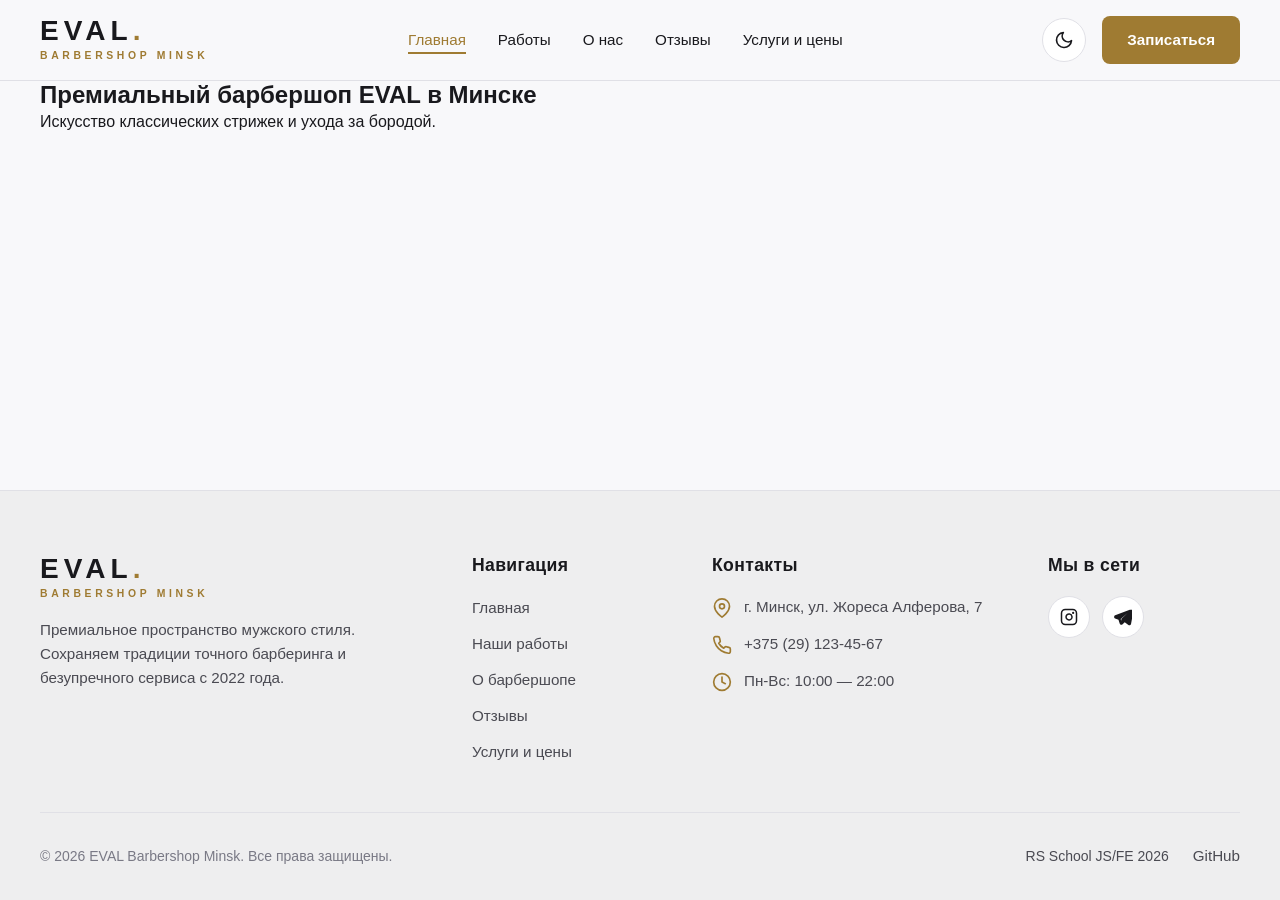
==== index.html @ 5bb139cf "feat: implement header and footer components with theme switcher" ====
﻿<!DOCTYPE html>
<html lang="ru" data-theme="dark">

<head>
  <meta charset="UTF-8">
  <meta name="viewport" content="width=device-width, initial-scale=1.0">
  <title>EVAL Barbershop — Премиальный мужской барбершоп в Минске</title>
  <meta name="description"
    content="Премиальный барбершоп EVAL в Минске. Мужские стрижки, моделирование бороды, королевское бритье и премиальный уход.">
  <link rel="icon" href="favicon.svg" type="image/svg+xml">
  <link rel="stylesheet" href="css/reset.css">
  <link rel="stylesheet" href="css/style.css">
  <script src="js/theme.js"></script>
</head>

<body>
  <header class="header">
    <div class="container header-container">
      <a href="index.html" class="logo" aria-label="Барбершоп EVAL Главная">
        <span class="logo-main">EVAL<span>.</span></span>
        <span class="logo-sub">Barbershop Minsk</span>
      </a>

      <nav class="nav" aria-label="Основная навигация">
        <ul class="nav-list">
          <li class="nav-item"><a href="index.html#hero" class="nav-link active">Главная</a></li>
          <li class="nav-item"><a href="index.html#showcase" class="nav-link">Работы</a></li>
          <li class="nav-item"><a href="index.html#about" class="nav-link">О нас</a></li>
          <li class="nav-item"><a href="index.html#reviews" class="nav-link">Отзывы</a></li>
          <li class="nav-item"><a href="catalog.html" class="nav-link">Услуги и цены</a></li>
        </ul>
      </nav>

      <div class="header-actions">
        <button class="theme-toggle" id="theme-toggle" type="button" aria-label="Включить светлую тему"
          aria-pressed="false">
          <!-- dark theme icon -->
          <svg class="theme-icon-sun" viewBox="0 0 24 24" fill="none" stroke="currentColor" stroke-width="2"
            stroke-linecap="round" stroke-linejoin="round" aria-hidden="true">
            <circle cx="12" cy="12" r="5"></circle>
            <line x1="12" y1="1" x2="12" y2="3"></line>
            <line x1="12" y1="21" x2="12" y2="23"></line>
            <line x1="4.22" y1="4.22" x2="5.64" y2="5.64"></line>
            <line x1="18.36" y1="18.36" x2="19.78" y2="19.78"></line>
            <line x1="1" y1="12" x2="3" y2="12"></line>
            <line x1="21" y1="12" x2="23" y2="12"></line>
            <line x1="4.22" y1="19.78" x2="5.64" y2="18.36"></line>
            <line x1="18.36" y1="5.64" x2="19.78" y2="4.22"></line>
          </svg>
          <!-- light theme icon -->
          <svg class="theme-icon-moon" viewBox="0 0 24 24" fill="none" stroke="currentColor" stroke-width="2"
            stroke-linecap="round" stroke-linejoin="round" aria-hidden="true">
            <path d="M21 12.79A9 9 0 1 1 11.21 3 7 7 0 0 0 21 12.79z"></path>
          </svg>
        </button>

        <a href="catalog.html" class="btn-primary">Записаться</a>

        <button class="burger-btn" type="button" aria-label="Открыть мобильное меню">
          <span class="burger-line"></span>
          <span class="burger-line"></span>
          <span class="burger-line"></span>
        </button>
      </div>
    </div>
  </header>

  <main id="main-content">
    <section id="hero" class="hero-section">
      <div class="container">
        <h1>Премиальный барбершоп EVAL в Минске</h1>
        <p>Искусство классических стрижек и ухода за бородой.</p>
      </div>
    </section>
  </main>

  <footer class="footer">
    <div class="container">
      <div class="footer-grid">
        <div class="footer-brand">
          <a href="index.html" class="logo" aria-label="Барбершоп EVAL Главная">
            <span class="logo-main">EVAL<span>.</span></span>
            <span class="logo-sub">Barbershop Minsk</span>
          </a>
          <p>Премиальное пространство мужского стиля. Сохраняем традиции точного барберинга и безупречного сервиса с
            2022 года.</p>
        </div>

        <div class="footer-nav">
          <h2 class="footer-title">Навигация</h2>
          <ul class="footer-links">
            <li><a href="index.html#hero" class="footer-link">Главная</a></li>
            <li><a href="index.html#showcase" class="footer-link">Наши работы</a></li>
            <li><a href="index.html#about" class="footer-link">О барбершопе</a></li>
            <li><a href="index.html#reviews" class="footer-link">Отзывы</a></li>
            <li><a href="catalog.html" class="footer-link">Услуги и цены</a></li>
          </ul>
        </div>

        <div class="footer-contacts">
          <h2 class="footer-title">Контакты</h2>
          <ul class="footer-contacts-list">
            <li class="contact-item">
              <svg class="contact-icon" viewBox="0 0 24 24" fill="none" stroke="currentColor" stroke-width="2"
                stroke-linecap="round" stroke-linejoin="round" aria-hidden="true">
                <path d="M21 10c0 7-9 13-9 13s-9-6-9-13a9 9 0 0 1 18 0z"></path>
                <circle cx="12" cy="10" r="3"></circle>
              </svg>
              <a href="https://yandex.by/maps/org/eval/52623739810/?ll=27.552534%2C53.861995&z=17.97" target="_blank"
                rel="noopener noreferrer" class="contact-link">г. Минск, ул. Жореса Алферова, 7</a>
            </li>
            <li class="contact-item">
              <svg class="contact-icon" viewBox="0 0 24 24" fill="none" stroke="currentColor" stroke-width="2"
                stroke-linecap="round" stroke-linejoin="round" aria-hidden="true">
                <path
                  d="M22 16.92v3a2 2 0 0 1-2.18 2 19.79 19.79 0 0 1-8.63-3.07 19.5 19.5 0 0 1-6-6 19.79 19.79 0 0 1-3.07-8.67A2 2 0 0 1 4.11 2h3a2 2 0 0 1 2 1.72 12.84 12.84 0 0 0 .7 2.81 2 2 0 0 1-.45 2.11L8.09 9.91a16 16 0 0 0 6 6l1.27-1.27a2 2 0 0 1 2.11-.45 12.84 12.84 0 0 0 2.81.7A2 2 0 0 1 22 16.92z">
                </path>
              </svg>
              <a href="tel:+375291234567" class="contact-link">+375 (29) 123-45-67</a>
            </li>
            <li class="contact-item">
              <svg class="contact-icon" viewBox="0 0 24 24" fill="none" stroke="currentColor" stroke-width="2"
                stroke-linecap="round" stroke-linejoin="round" aria-hidden="true">
                <circle cx="12" cy="12" r="10"></circle>
                <polyline points="12 6 12 12 16 14"></polyline>
              </svg>
              <span>Пн-Вс: 10:00 — 22:00</span>
            </li>
          </ul>
        </div>

        <div class="footer-social">
          <h2 class="footer-title">Мы в сети</h2>
          <div class="social-links">
            <a href="https://instagram.com/" target="_blank" rel="noopener noreferrer" class="social-btn"
              aria-label="Наш Instagram">
              <svg viewBox="0 0 24 24" aria-hidden="true">
                <rect x="2" y="2" width="20" height="20" rx="5" ry="5" fill="none" stroke="currentColor"
                  stroke-width="2"></rect>
                <path d="M16 11.37A4 4 0 1 1 12.63 8 4 4 0 0 1 16 11.37z" fill="none" stroke="currentColor"
                  stroke-width="2"></path>
                <circle cx="17.5" cy="6.5" r="1.5" fill="currentColor"></circle>
              </svg>
            </a>
            <a href="https://telegram.org" target="_blank" rel="noopener noreferrer" class="social-btn"
              aria-label="Наш Telegram">
              <svg viewBox="0 0 24 24" aria-hidden="true">
                <path
                  d="M21.198 2.433a2.242 2.242 0 0 0-1.022.215l-18.6 7.174a2.235 2.235 0 0 0-.102 4.148l4.475 1.547 1.764 5.378a2.245 2.245 0 0 0 3.738.746l2.846-2.613 4.887 3.593a2.242 2.242 0 0 0 3.518-1.29l3.078-16.516a2.242 2.242 0 0 0-2.432-2.384l-.15.006zm-3.08 4.364l-8.087 7.42-.39 2.766-.757-2.311 9.234-7.875z">
                </path>
              </svg>
            </a>
          </div>
        </div>
      </div>

      <div class="footer-bottom">
        <p>&copy; 2026 EVAL Barbershop Minsk. Все права защищены.</p>
        <div class="footer-bottom-links">
          <a href="https://rs.school/courses/javascript" target="_blank" rel="noopener noreferrer"
            class="footer-rs-link">
            <span>RS School JS/FE 2026</span>
          </a>
          <a href="https://github.com/rolling-scopes-school" target="_blank" rel="noopener noreferrer"
            class="footer-link">GitHub</a>
        </div>
      </div>
    </div>
  </footer>
</body>

</html>
---- css/style.css ----
﻿/* ==========================================================================
   CSS Custom Properties / Theme Tokens
   ========================================================================== */

:root,
:root[data-theme="dark"] {
  --bg-primary: #121212;
  --bg-secondary: #1a1a1a;
  --bg-surface: #222222;
  --bg-card: #1e1e1e;
  --bg-card-hover: #272727;
  --bg-tag: #2a2620;

  --text-primary: #f5f5f7;
  --text-secondary: #b3b3b3;
  --text-muted: #7e7e82;

  --accent-gold: #c5a059;
  --accent-gold-hover: #dfb86c;
  --accent-gold-light: rgba(197, 160, 89, 0.15);
  --accent-contrast: #121212;

  --border-color: #2e2e2e;
  --border-light: #3a3a3a;
  --border-accent: #c5a059;

  --shadow-card: 0 10px 30px rgba(0, 0, 0, 0.4);
  --shadow-hover: 0 15px 35px rgba(197, 160, 89, 0.2);

  --header-blur-bg: rgba(18, 18, 18, 0.88);
}

:root[data-theme="light"] {
  --bg-primary: #f8f8fa;
  --bg-secondary: #eeeeef;
  --bg-surface: #ffffff;
  --bg-card: #ffffff;
  --bg-card-hover: #f3f3f5;
  --bg-tag: #f4eee2;

  --text-primary: #19191d;
  --text-secondary: #4a4a52;
  --text-muted: #797985;

  --accent-gold: #9f7b32;
  --accent-gold-hover: #b89142;
  --accent-gold-light: rgba(159, 123, 50, 0.12);
  --accent-contrast: #ffffff;

  --border-color: #e0e0e6;
  --border-light: #ececee;
  --border-accent: #9f7b32;

  --shadow-card: 0 8px 24px rgba(0, 0, 0, 0.06);
  --shadow-hover: 0 14px 30px rgba(159, 123, 50, 0.15);

  --header-blur-bg: rgba(248, 248, 250, 0.9);
}

/* ==========================================================================
   Base & Typography
   ========================================================================== */

body {
  font-family: 'Inter', -apple-system, BlinkMacSystemFont, 'Segoe UI', Roboto, Helvetica, Arial, sans-serif;
  background-color: var(--bg-primary);
  color: var(--text-primary);
  transition: background-color 0.3s ease, color 0.3s ease;
  overflow-x: hidden;
  display: flex;
  flex-direction: column;
}

/* Layout container */
.container {
  width: 100%;
  max-width: 1440px;
  margin-left: auto;
  margin-right: auto;
  padding-left: 40px;
  padding-right: 40px;
}

@media (max-width: 768px) {
  .container {
    padding-left: 24px;
    padding-right: 24px;
  }
}

@media (max-width: 480px) {
  .container {
    padding-left: 16px;
    padding-right: 16px;
  }
}

/* Heading styles */
h1, h2, h3, h4, h5, h6 {
  font-weight: 700;
  line-height: 1.2;
  color: var(--text-primary);
}

.section-title {
  font-size: 2.25rem;
  text-align: center;
  margin-bottom: 12px;
  letter-spacing: -0.02em;
}

.section-subtitle {
  font-size: 1rem;
  color: var(--accent-gold);
  text-transform: uppercase;
  letter-spacing: 0.15em;
  font-weight: 600;
  text-align: center;
  margin-bottom: 8px;
}

.section-desc {
  font-size: 1.05rem;
  color: var(--text-secondary);
  text-align: center;
  max-width: 600px;
  margin: 0 auto 48px;
}

/* ==========================================================================
   Header Component
   ========================================================================== */

.header {
  position: sticky;
  top: 0;
  z-index: 1000;
  background-color: var(--header-blur-bg);
  backdrop-filter: blur(14px);
  -webkit-backdrop-filter: blur(14px);
  border-bottom: 1px solid var(--border-color);
  transition: background-color 0.3s ease, border-color 0.3s ease;
}

.header-container {
  display: flex;
  align-items: center;
  justify-content: space-between;
  height: 80px;
}

/* Logo */
.logo {
  display: inline-flex;
  flex-direction: column;
  text-decoration: none;
  group: logo;
}

.logo-main {
  font-size: 1.75rem;
  font-weight: 900;
  letter-spacing: 0.18em;
  color: var(--text-primary);
  line-height: 1;
  transition: color 0.25s ease;
}

.logo-main span {
  color: var(--accent-gold);
}

.logo-sub {
  font-size: 0.65rem;
  font-weight: 600;
  letter-spacing: 0.35em;
  color: var(--accent-gold);
  text-transform: uppercase;
  margin-top: 3px;
}

.logo:hover .logo-main {
  color: var(--accent-gold);
}

/* Desktop Navigation */
.nav {
  display: flex;
  align-items: center;
}

.nav-list {
  display: flex;
  align-items: center;
  gap: 32px;
}

.nav-link {
  font-size: 0.95rem;
  font-weight: 500;
  color: var(--text-primary);
  position: relative;
  padding: 6px 0;
  transition: color 0.25s ease;
}

.nav-link::after {
  content: "";
  position: absolute;
  bottom: 0;
  left: 0;
  width: 0;
  height: 2px;
  background-color: var(--accent-gold);
  transition: width 0.3s ease;
}

.nav-link:hover,
.nav-link.active {
  color: var(--accent-gold);
}

.nav-link:hover::after,
.nav-link.active::after {
  width: 100%;
}

/* Header Actions */
.header-actions {
  display: flex;
  align-items: center;
  gap: 16px;
}

/* Theme Toggle Button */
.theme-toggle {
  display: inline-flex;
  align-items: center;
  justify-content: center;
  width: 44px;
  height: 44px;
  border-radius: 50%;
  background-color: var(--bg-surface);
  border: 1px solid var(--border-color);
  color: var(--text-primary);
  transition: all 0.3s ease;
  position: relative;
}

.theme-toggle:hover {
  border-color: var(--accent-gold);
  color: var(--accent-gold);
  box-shadow: 0 0 12px var(--accent-gold-light);
  transform: translateY(-1px);
}

.theme-icon-sun,
.theme-icon-moon {
  width: 20px;
  height: 20px;
  transition: transform 0.3s ease, opacity 0.3s ease;
}

/* By default dark: show sun icon to allow switching to light */
:root[data-theme="dark"] .theme-icon-moon {
  display: none;
}
:root[data-theme="dark"] .theme-icon-sun {
  display: block;
}

/* When light: show moon icon to allow switching to dark */
:root[data-theme="light"] .theme-icon-sun {
  display: none;
}
:root[data-theme="light"] .theme-icon-moon {
  display: block;
}

/* Primary Button */
.btn-primary {
  display: inline-flex;
  align-items: center;
  justify-content: center;
  gap: 8px;
  background: var(--accent-gold);
  color: var(--accent-contrast);
  font-weight: 600;
  font-size: 0.95rem;
  padding: 12px 24px;
  border-radius: 8px;
  transition: all 0.25s ease;
  border: 1px solid transparent;
}

.btn-primary:hover {
  background: var(--accent-gold-hover);
  box-shadow: 0 4px 16px var(--accent-gold-light);
  transform: translateY(-2px);
}

.btn-outline {
  display: inline-flex;
  align-items: center;
  justify-content: center;
  gap: 8px;
  background: transparent;
  color: var(--accent-gold);
  font-weight: 600;
  font-size: 0.95rem;
  padding: 12px 24px;
  border-radius: 8px;
  border: 1px solid var(--accent-gold);
  transition: all 0.25s ease;
}

.btn-outline:hover {
  background: var(--accent-gold-light);
  color: var(--accent-gold-hover);
  border-color: var(--accent-gold-hover);
  transform: translateY(-2px);
}

/* Burger Button */
.burger-btn {
  display: none;
  flex-direction: column;
  justify-content: space-around;
  width: 44px;
  height: 44px;
  padding: 11px 9px;
  border-radius: 8px;
  background-color: var(--bg-surface);
  border: 1px solid var(--border-color);
  transition: border-color 0.25s ease;
}

.burger-line {
  width: 100%;
  height: 2px;
  background-color: var(--text-primary);
  border-radius: 2px;
  transition: background-color 0.25s ease;
}

.burger-btn:hover {
  border-color: var(--accent-gold);
}

.burger-btn:hover .burger-line {
  background-color: var(--accent-gold);
}

/* ==========================================================================
   Footer Component
   ========================================================================== */

.footer {
  background-color: var(--bg-secondary);
  border-top: 1px solid var(--border-color);
  padding-top: 64px;
  padding-bottom: 32px;
  margin-top: auto;
  transition: background-color 0.3s ease, border-color 0.3s ease;
}

.footer-grid {
  display: grid;
  grid-template-columns: 2fr 1fr 1.5fr 1fr;
  gap: 48px;
  margin-bottom: 48px;
}

.footer-brand p {
  color: var(--text-secondary);
  font-size: 0.95rem;
  line-height: 1.6;
  margin-top: 16px;
  max-width: 320px;
}

.footer-title {
  font-size: 1.1rem;
  font-weight: 700;
  margin-bottom: 20px;
  color: var(--text-primary);
  letter-spacing: 0.02em;
}

.footer-links {
  display: flex;
  flex-direction: column;
  gap: 12px;
}

.footer-link {
  color: var(--text-secondary);
  font-size: 0.95rem;
  transition: color 0.25s ease, transform 0.25s ease;
  display: inline-block;
}

.footer-link:hover {
  color: var(--accent-gold);
  transform: translateX(4px);
}

.footer-contacts-list {
  display: flex;
  flex-direction: column;
  gap: 14px;
}

.contact-item {
  display: flex;
  align-items: flex-start;
  gap: 12px;
  color: var(--text-secondary);
  font-size: 0.95rem;
}

.contact-icon {
  width: 20px;
  height: 20px;
  flex-shrink: 0;
  color: var(--accent-gold);
  margin-top: 2px;
}

.contact-link {
  color: var(--text-secondary);
  transition: color 0.25s ease;
}

.contact-link:hover {
  color: var(--accent-gold);
}

/* Social links */
.social-links {
  display: flex;
  gap: 12px;
}

.social-btn {
  display: inline-flex;
  align-items: center;
  justify-content: center;
  width: 42px;
  height: 42px;
  border-radius: 50%;
  background-color: var(--bg-surface);
  border: 1px solid var(--border-color);
  color: var(--text-primary);
  transition: all 0.25s ease;
}

.social-btn svg {
  width: 18px;
  height: 18px;
  fill: currentColor;
}

.social-btn:hover {
  background-color: var(--accent-gold);
  border-color: var(--accent-gold);
  color: var(--accent-contrast);
  transform: translateY(-3px);
  box-shadow: 0 4px 12px var(--accent-gold-light);
}

/* Footer Bottom Bar */
.footer-bottom {
  padding-top: 32px;
  border-top: 1px solid var(--border-color);
  display: flex;
  align-items: center;
  justify-content: space-between;
  flex-wrap: wrap;
  gap: 16px;
  font-size: 0.875rem;
  color: var(--text-muted);
}

.footer-bottom-links {
  display: flex;
  align-items: center;
  gap: 24px;
}

.footer-rs-link {
  display: inline-flex;
  align-items: center;
  gap: 8px;
  color: var(--text-secondary);
  font-weight: 500;
  transition: color 0.25s ease;
}

.footer-rs-link:hover {
  color: var(--accent-gold);
}
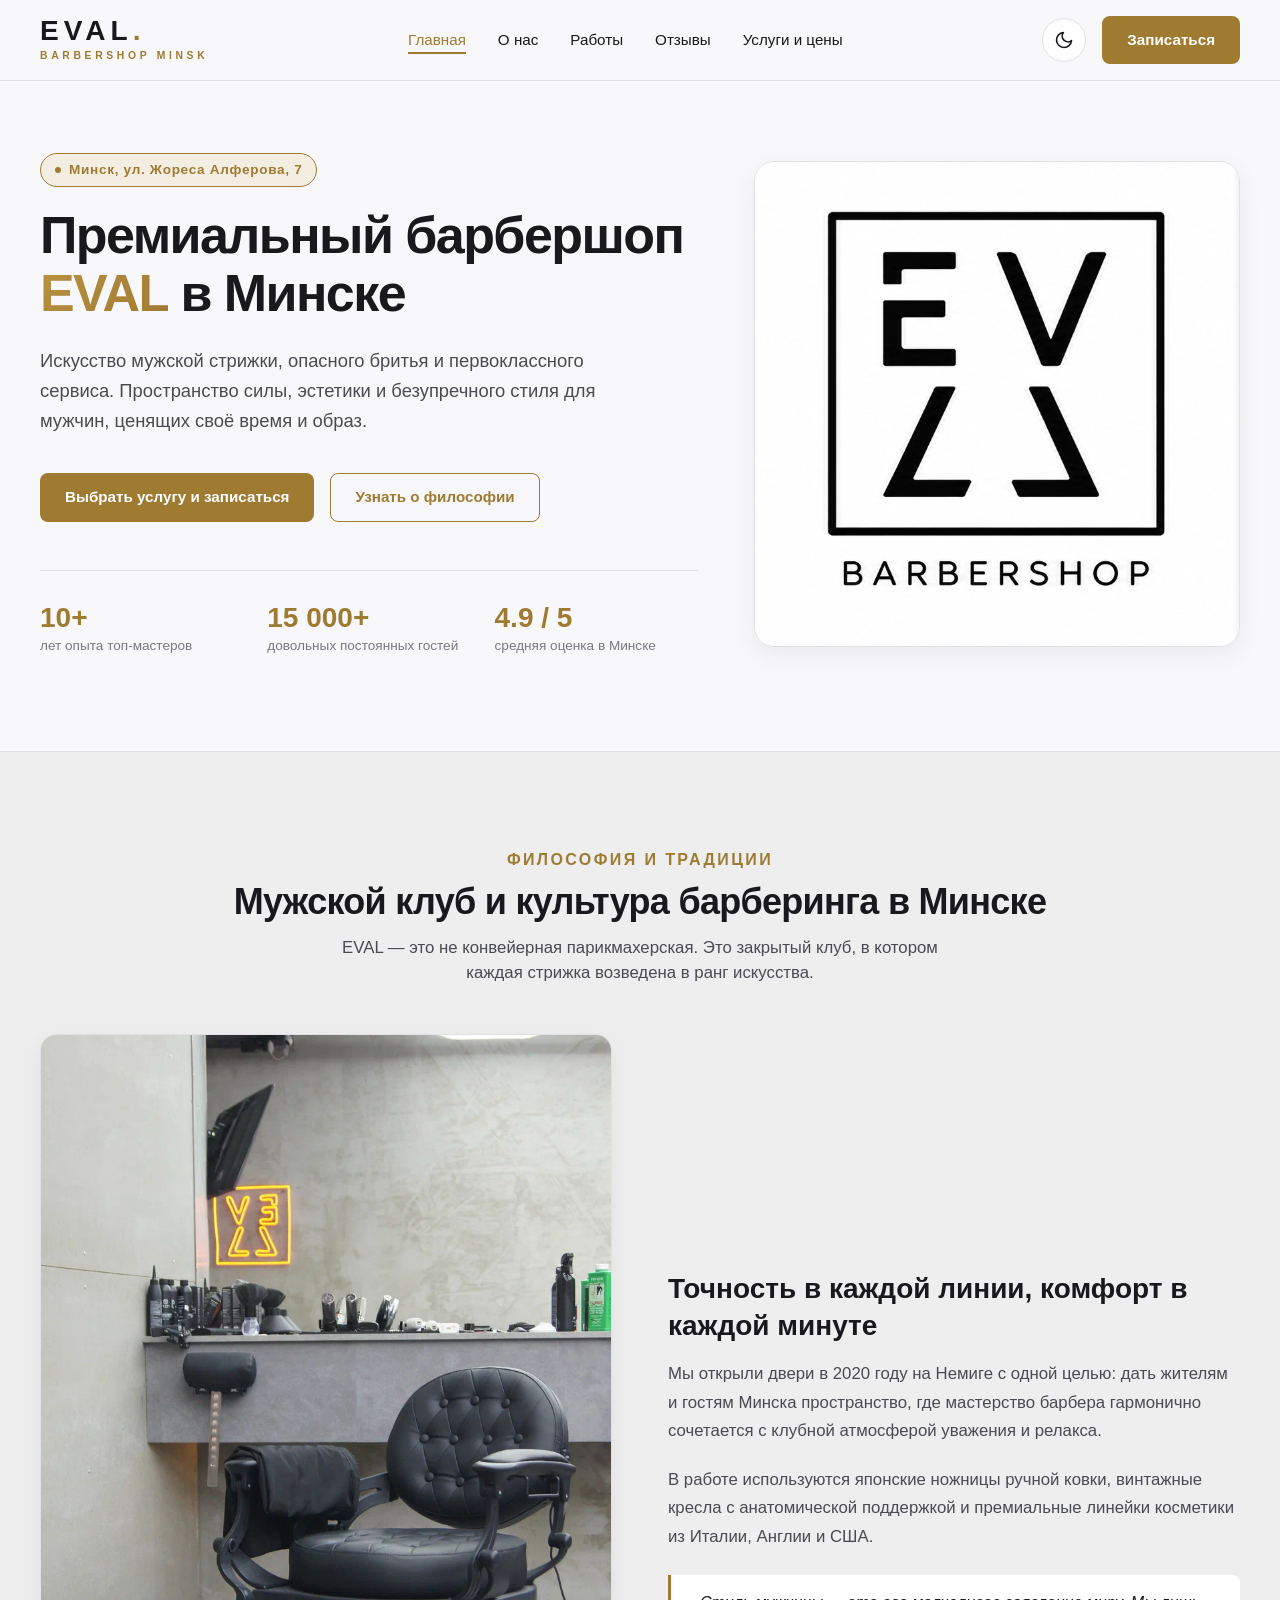
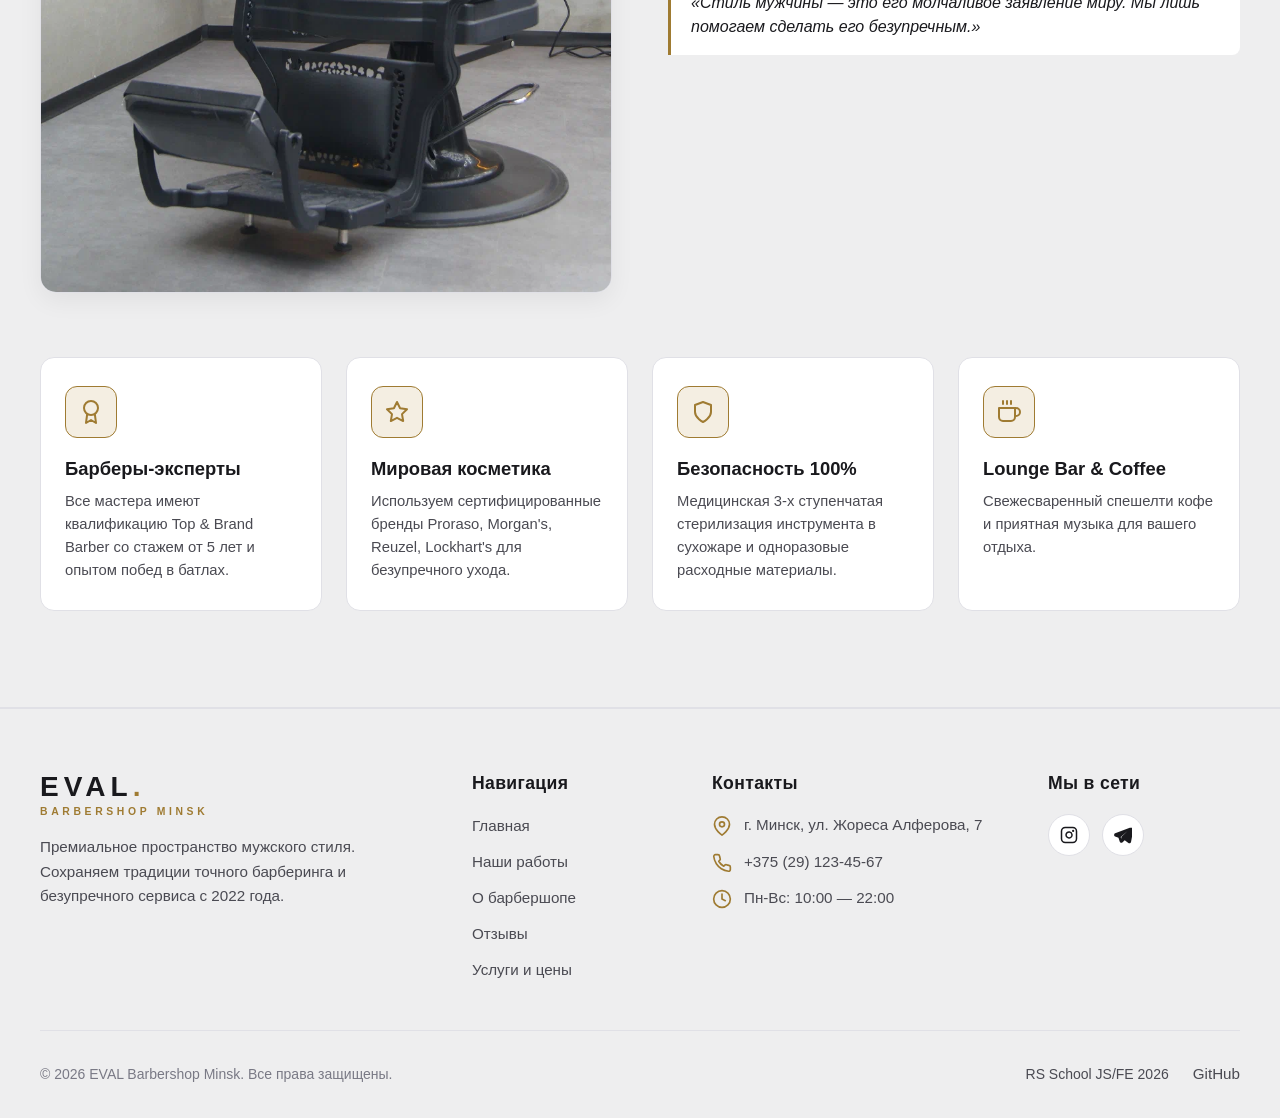
==== commit 571afbfb: "feat: add hero and about sections to main page" ====
--- a/index.html
+++ b/index.html
@@ -24,8 +24,8 @@
       <nav class="nav" aria-label="Основная навигация">
         <ul class="nav-list">
           <li class="nav-item"><a href="index.html#hero" class="nav-link active">Главная</a></li>
+          <li class="nav-item"><a href="index.html#about" class="nav-link">О нас</a></li>
           <li class="nav-item"><a href="index.html#showcase" class="nav-link">Работы</a></li>
-          <li class="nav-item"><a href="index.html#about" class="nav-link">О нас</a></li>
           <li class="nav-item"><a href="index.html#reviews" class="nav-link">Отзывы</a></li>
           <li class="nav-item"><a href="catalog.html" class="nav-link">Услуги и цены</a></li>
         </ul>
@@ -67,9 +67,128 @@
 
   <main id="main-content">
     <section id="hero" class="hero-section">
+      <div class="container hero-grid">
+        <div class="hero-content">
+          <div class="hero-tag">Минск, ул. Жореса Алферова, 7</div>
+          <h1 class="hero-title">Премиальный барбершоп <span>EVAL</span> в Минске</h1>
+          <p class="hero-desc">
+            Искусство мужской стрижки, опасного бритья и первоклассного сервиса. Пространство силы, эстетики и
+            безупречного стиля для мужчин, ценящих своё время и образ.
+          </p>
+          <div class="hero-actions">
+            <a href="catalog.html" class="btn-primary">Выбрать услугу и записаться</a>
+            <a href="#about" class="btn-outline">Узнать о философии</a>
+          </div>
+          <div class="hero-stats">
+            <div class="stat-item">
+              <span class="stat-value">10+</span>
+              <span class="stat-label">лет опыта топ-мастеров</span>
+            </div>
+            <div class="stat-item">
+              <span class="stat-value">15 000+</span>
+              <span class="stat-label">довольных постоянных гостей</span>
+            </div>
+            <div class="stat-item">
+              <span class="stat-value">4.9 / 5</span>
+              <span class="stat-label">средняя оценка в Минске</span>
+            </div>
+          </div>
+        </div>
+
+        <div class="hero-media">
+          <img class="emblem-img emblem-img--dark" src="assets/images/eval_barbershop_dark.webp"
+            alt="Фирменный герб и геральдика барбершопа EVAL Минск" width="553" height="553">
+          <img class="emblem-img emblem-img--light" src="assets/images/eval_barbershop_light.webp"
+            alt="Фирменный герб и геральдика барбершопа EVAL Минск" width="553" height="553">
+        </div>
+      </div>
+    </section>
+
+    <section id="about" class="about-section">
       <div class="container">
-        <h1>Премиальный барбершоп EVAL в Минске</h1>
-        <p>Искусство классических стрижек и ухода за бородой.</p>
+        <p class="section-subtitle">Философия и традиции</p>
+        <h2 class="section-title">Мужской клуб и культура барберинга в Минске</h2>
+        <p class="section-desc">
+          EVAL — это не конвейерная парикмахерская. Это закрытый клуб, в котором каждая стрижка возведена в ранг
+          искусства.
+        </p>
+
+        <div class="about-layout">
+          <div class="about-media">
+            <img src="assets/images/barbershop.webp" alt="Интерьер и рабочие места барберов в EVAL Barbershop"
+              width="650" height="980">
+          </div>
+          <div class="about-info">
+            <h3>Точность в каждой линии, комфорт в каждой минуте</h3>
+            <p class="about-text">
+              Мы открыли двери в 2020 году на Немиге с одной целью: дать жителям и гостям Минска пространство, где
+              мастерство барбера гармонично сочетается с клубной атмосферой уважения и релакса.
+            </p>
+            <p class="about-text">
+              В работе используются японские ножницы ручной ковки, винтажные кресла с анатомической поддержкой и
+              премиальные линейки косметики из Италии, Англии и США.
+            </p>
+            <blockquote class="about-quote">
+              «Стиль мужчины — это его молчаливое заявление миру. Мы лишь помогаем сделать его безупречным.»
+            </blockquote>
+          </div>
+        </div>
+
+        <div class="features-grid">
+          <div class="feature-card">
+            <div class="feature-icon-wrapper">
+              <svg viewBox="0 0 24 24" fill="none" stroke="currentColor" stroke-width="2" stroke-linecap="round"
+                stroke-linejoin="round" aria-hidden="true">
+                <circle cx="12" cy="8" r="7"></circle>
+                <polyline points="8.21 13.89 7 23 12 20 17 23 15.79 13.88"></polyline>
+              </svg>
+            </div>
+            <h3 class="feature-title">Барберы-эксперты</h3>
+            <p class="feature-text">Все мастера имеют квалификацию Top &amp; Brand Barber со стажем от 5 лет и опытом
+              побед в батлах.</p>
+          </div>
+
+          <div class="feature-card">
+            <div class="feature-icon-wrapper">
+              <svg viewBox="0 0 24 24" fill="none" stroke="currentColor" stroke-width="2" stroke-linecap="round"
+                stroke-linejoin="round" aria-hidden="true">
+                <path d="M12 2l3.09 6.26L22 9.27l-5 4.87 1.18 6.88L12 17.77l-6.18 3.25L7 14.14 2 9.27l6.91-1.01L12 2z">
+                </path>
+              </svg>
+            </div>
+            <h3 class="feature-title">Мировая косметика</h3>
+            <p class="feature-text">Используем сертифицированные бренды Proraso, Morgan's, Reuzel, Lockhart's для
+              безупречного ухода.</p>
+          </div>
+
+          <div class="feature-card">
+            <div class="feature-icon-wrapper">
+              <svg viewBox="0 0 24 24" fill="none" stroke="currentColor" stroke-width="2" stroke-linecap="round"
+                stroke-linejoin="round" aria-hidden="true">
+                <path d="M12 22s8-4 8-10V5l-8-3-8 3v7c0 6 8 10 8 10z"></path>
+              </svg>
+            </div>
+            <h3 class="feature-title">Безопасность 100%</h3>
+            <p class="feature-text">Медицинская 3-х ступенчатая стерилизация инструмента в сухожаре и одноразовые
+              расходные материалы.</p>
+          </div>
+
+          <div class="feature-card">
+            <div class="feature-icon-wrapper">
+              <svg viewBox="0 0 24 24" fill="none" stroke="currentColor" stroke-width="2" stroke-linecap="round"
+                stroke-linejoin="round" aria-hidden="true">
+                <path d="M18 8h1a4 4 0 0 1 0 8h-1"></path>
+                <path d="M2 8h16v9a4 4 0 0 1-4 4H6a4 4 0 0 1-4-4V8z"></path>
+                <line x1="6" y1="1" x2="6" y2="4"></line>
+                <line x1="10" y1="1" x2="10" y2="4"></line>
+                <line x1="14" y1="1" x2="14" y2="4"></line>
+              </svg>
+            </div>
+            <h3 class="feature-title">Lounge Bar &amp; Coffee</h3>
+            <p class="feature-text">Свежесваренный спешелти кофе и приятная музыка для вашего
+              отдыха.</p>
+          </div>
+        </div>
       </div>
     </section>
   </main>
--- a/css/style.css
+++ b/css/style.css
@@ -96,7 +96,12 @@
 }
 
 /* Heading styles */
-h1, h2, h3, h4, h5, h6 {
+h1,
+h2,
+h3,
+h4,
+h5,
+h6 {
   font-weight: 700;
   line-height: 1.2;
   color: var(--text-primary);
@@ -261,18 +266,18 @@
   transition: transform 0.3s ease, opacity 0.3s ease;
 }
 
-/* By default dark: show sun icon to allow switching to light */
 :root[data-theme="dark"] .theme-icon-moon {
   display: none;
 }
+
 :root[data-theme="dark"] .theme-icon-sun {
   display: block;
 }
 
-/* When light: show moon icon to allow switching to dark */
 :root[data-theme="light"] .theme-icon-sun {
   display: none;
 }
+
 :root[data-theme="light"] .theme-icon-moon {
   display: block;
 }
@@ -351,10 +356,6 @@
   background-color: var(--accent-gold);
 }
 
-/* ==========================================================================
-   Footer Component
-   ========================================================================== */
-
 .footer {
   background-color: var(--bg-secondary);
   border-top: 1px solid var(--border-color);
@@ -436,7 +437,6 @@
   color: var(--accent-gold);
 }
 
-/* Social links */
 .social-links {
   display: flex;
   gap: 12px;
@@ -469,7 +469,6 @@
   box-shadow: 0 4px 12px var(--accent-gold-light);
 }
 
-/* Footer Bottom Bar */
 .footer-bottom {
   padding-top: 32px;
   border-top: 1px solid var(--border-color);
@@ -500,3 +499,241 @@
 .footer-rs-link:hover {
   color: var(--accent-gold);
 }
+
+.hero-section {
+  padding-top: 72px;
+  padding-bottom: 96px;
+  position: relative;
+  overflow: hidden;
+}
+
+.hero-grid {
+  display: grid;
+  grid-template-columns: 1.15fr 0.85fr;
+  align-items: center;
+  gap: 56px;
+}
+
+.hero-tag {
+  display: inline-flex;
+  align-items: center;
+  gap: 8px;
+  padding: 6px 14px;
+  background-color: var(--bg-tag);
+  border: 1px solid var(--border-accent);
+  border-radius: 20px;
+  font-size: 0.85rem;
+  font-weight: 600;
+  color: var(--accent-gold);
+  letter-spacing: 0.05em;
+  margin-bottom: 20px;
+}
+
+.hero-tag::before {
+  content: "";
+  display: inline-block;
+  width: 6px;
+  height: 6px;
+  border-radius: 50%;
+  background-color: var(--accent-gold);
+}
+
+.hero-title {
+  font-size: 3.25rem;
+  font-weight: 900;
+  line-height: 1.1;
+  letter-spacing: -0.03em;
+  margin-bottom: 24px;
+}
+
+.hero-title span {
+  color: var(--accent-gold);
+  background: linear-gradient(135deg, var(--accent-gold-hover), var(--accent-gold));
+  -webkit-background-clip: text;
+  -webkit-text-fill-color: transparent;
+}
+
+.hero-desc {
+  font-size: 1.15rem;
+  line-height: 1.65;
+  color: var(--text-secondary);
+  margin-bottom: 36px;
+  max-width: 580px;
+}
+
+.hero-actions {
+  display: flex;
+  align-items: center;
+  gap: 16px;
+  flex-wrap: wrap;
+  margin-bottom: 48px;
+}
+
+.hero-stats {
+  display: grid;
+  grid-template-columns: repeat(3, 1fr);
+  gap: 24px;
+  padding-top: 32px;
+  border-top: 1px solid var(--border-color);
+}
+
+.stat-item {
+  display: flex;
+  flex-direction: column;
+}
+
+.stat-value {
+  font-size: 1.75rem;
+  font-weight: 800;
+  color: var(--accent-gold);
+  line-height: 1.1;
+  margin-bottom: 4px;
+}
+
+.stat-label {
+  font-size: 0.85rem;
+  color: var(--text-muted);
+  line-height: 1.3;
+}
+
+.hero-media {
+  position: relative;
+  border-radius: 20px;
+  overflow: hidden;
+  box-shadow: var(--shadow-card);
+  border: 1px solid var(--border-color);
+  transition: transform 0.3s ease, box-shadow 0.3s ease;
+}
+
+.hero-media:hover {
+  transform: translateY(-4px);
+  box-shadow: var(--shadow-hover);
+}
+
+.hero-media img {
+  width: 100%;
+  height: auto;
+  object-fit: cover;
+}
+
+:root[data-theme="dark"] .emblem-img--light {
+  display: none;
+}
+
+:root[data-theme="dark"] .emblem-img--dark {
+  display: block;
+}
+
+[data-theme="light"] .emblem-img--dark {
+  display: none;
+}
+
+[data-theme="light"] .emblem-img--light {
+  display: block;
+}
+
+.about-section {
+  padding-top: 96px;
+  padding-bottom: 96px;
+  background-color: var(--bg-secondary);
+  border-top: 1px solid var(--border-color);
+  border-bottom: 1px solid var(--border-color);
+  transition: background-color 0.3s ease, border-color 0.3s ease;
+}
+
+.about-layout {
+  display: grid;
+  grid-template-columns: 1fr 1fr;
+  gap: 56px;
+  align-items: center;
+  margin-bottom: 64px;
+}
+
+.about-media {
+  border-radius: 16px;
+  overflow: hidden;
+  border: 1px solid var(--border-color);
+  box-shadow: var(--shadow-card);
+}
+
+.about-media img {
+  width: 100%;
+  height: auto;
+  object-fit: cover;
+}
+
+.about-info h3 {
+  font-size: 1.75rem;
+  margin-bottom: 16px;
+  line-height: 1.3;
+}
+
+.about-text {
+  font-size: 1.05rem;
+  line-height: 1.7;
+  color: var(--text-secondary);
+  margin-bottom: 20px;
+}
+
+.about-quote {
+  padding: 16px 20px;
+  border-left: 3px solid var(--accent-gold);
+  background-color: var(--bg-surface);
+  border-radius: 0 8px 8px 0;
+  font-style: italic;
+  color: var(--text-primary);
+  margin-top: 24px;
+}
+
+.features-grid {
+  display: grid;
+  grid-template-columns: repeat(4, 1fr);
+  gap: 24px;
+}
+
+.feature-card {
+  background-color: var(--bg-card);
+  padding: 28px 24px;
+  border-radius: 14px;
+  border: 1px solid var(--border-color);
+  transition: all 0.3s ease;
+  display: flex;
+  flex-direction: column;
+}
+
+.feature-card:hover {
+  transform: translateY(-4px);
+  border-color: var(--accent-gold);
+  box-shadow: var(--shadow-hover);
+}
+
+.feature-icon-wrapper {
+  width: 52px;
+  height: 52px;
+  border-radius: 12px;
+  background-color: var(--bg-tag);
+  border: 1px solid var(--border-accent);
+  display: flex;
+  align-items: center;
+  justify-content: center;
+  color: var(--accent-gold);
+  margin-bottom: 20px;
+}
+
+.feature-icon-wrapper svg {
+  width: 24px;
+  height: 24px;
+}
+
+.feature-title {
+  font-size: 1.15rem;
+  font-weight: 700;
+  margin-bottom: 10px;
+  color: var(--text-primary);
+}
+
+.feature-text {
+  font-size: 0.925rem;
+  color: var(--text-secondary);
+  line-height: 1.55;
+}
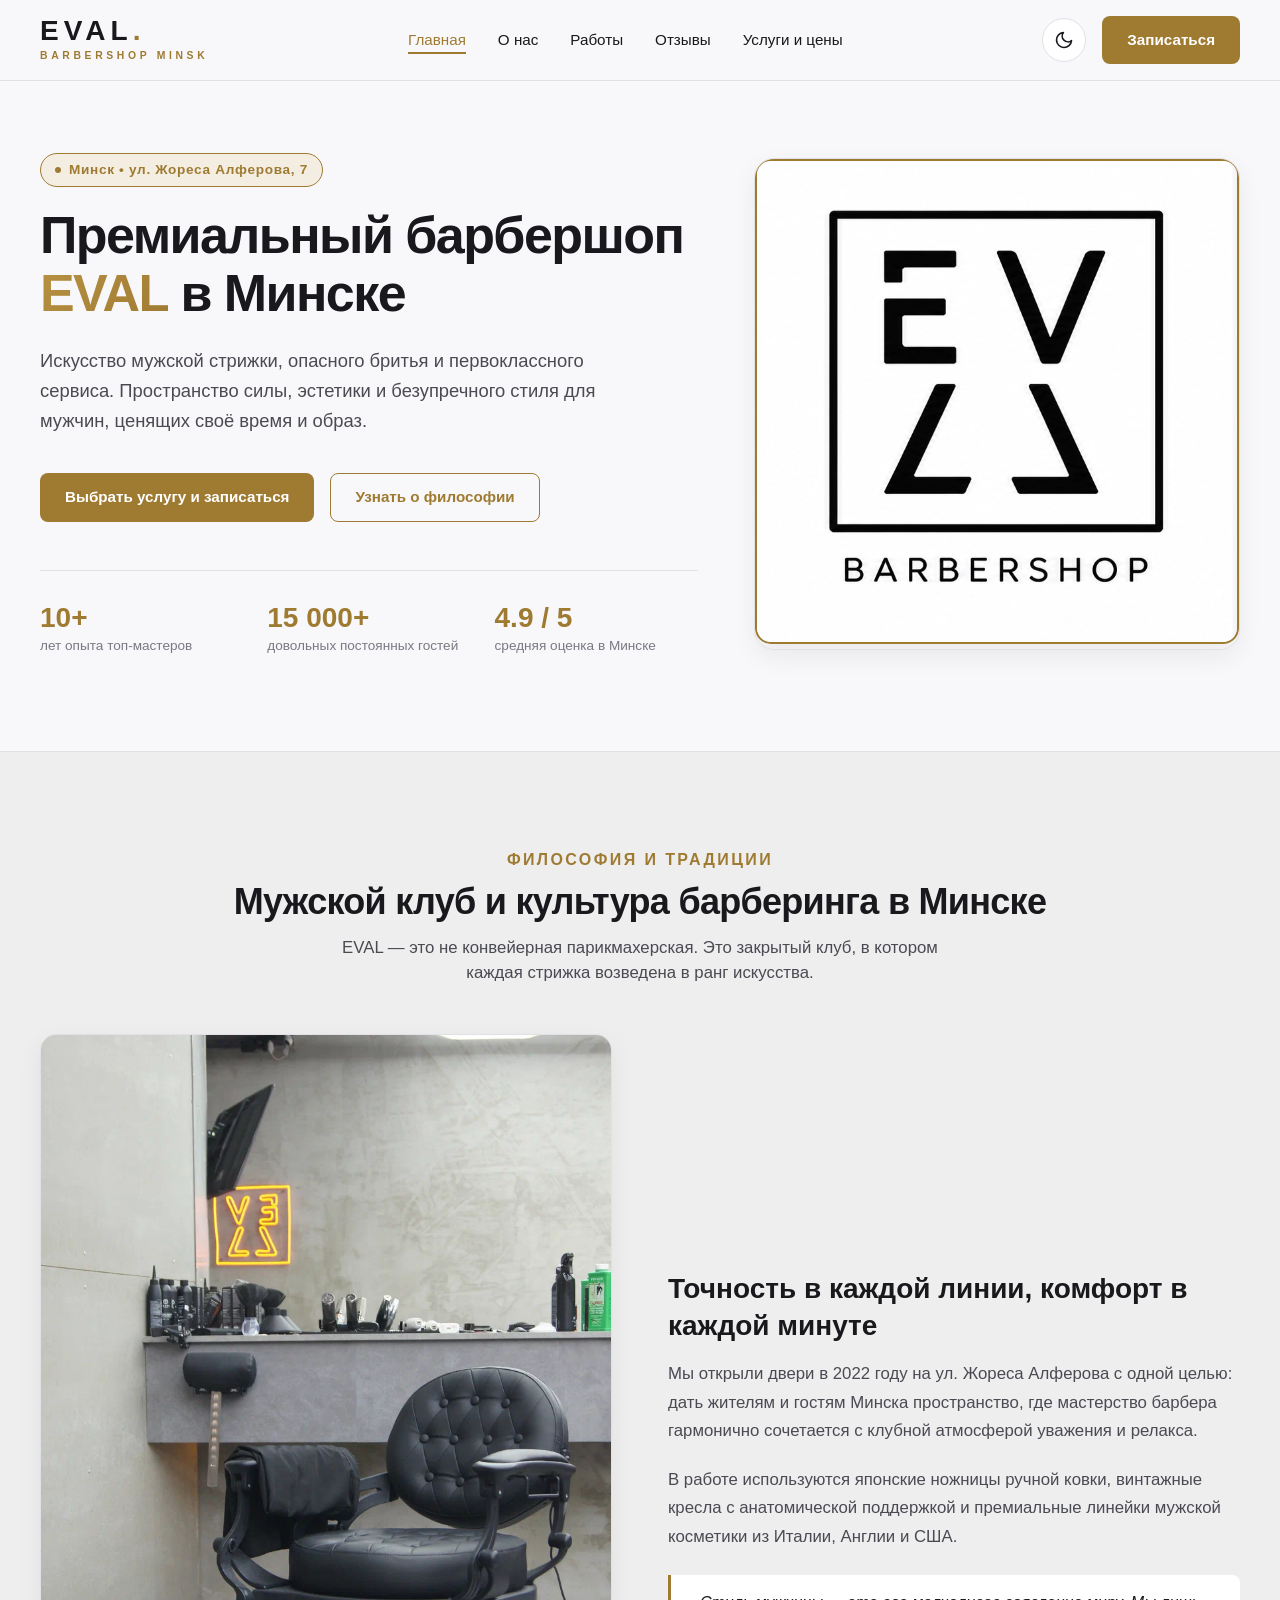
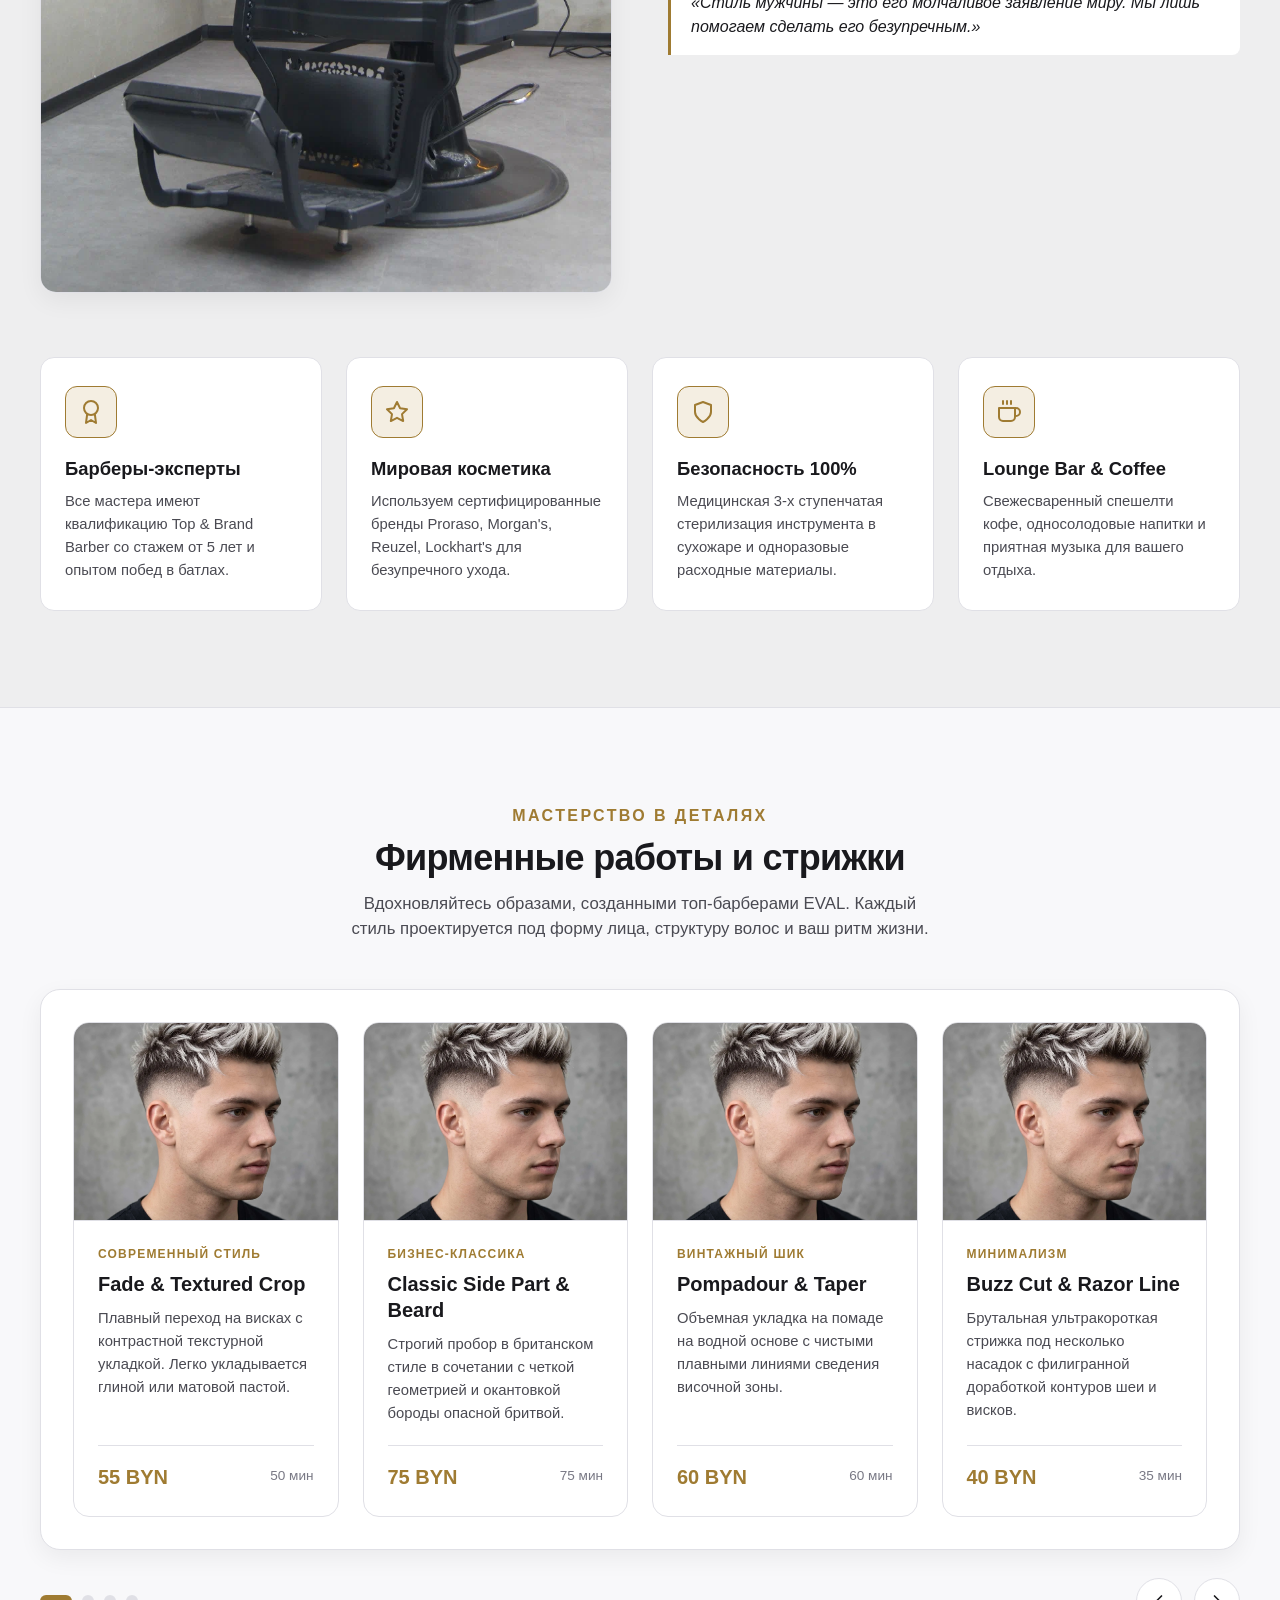
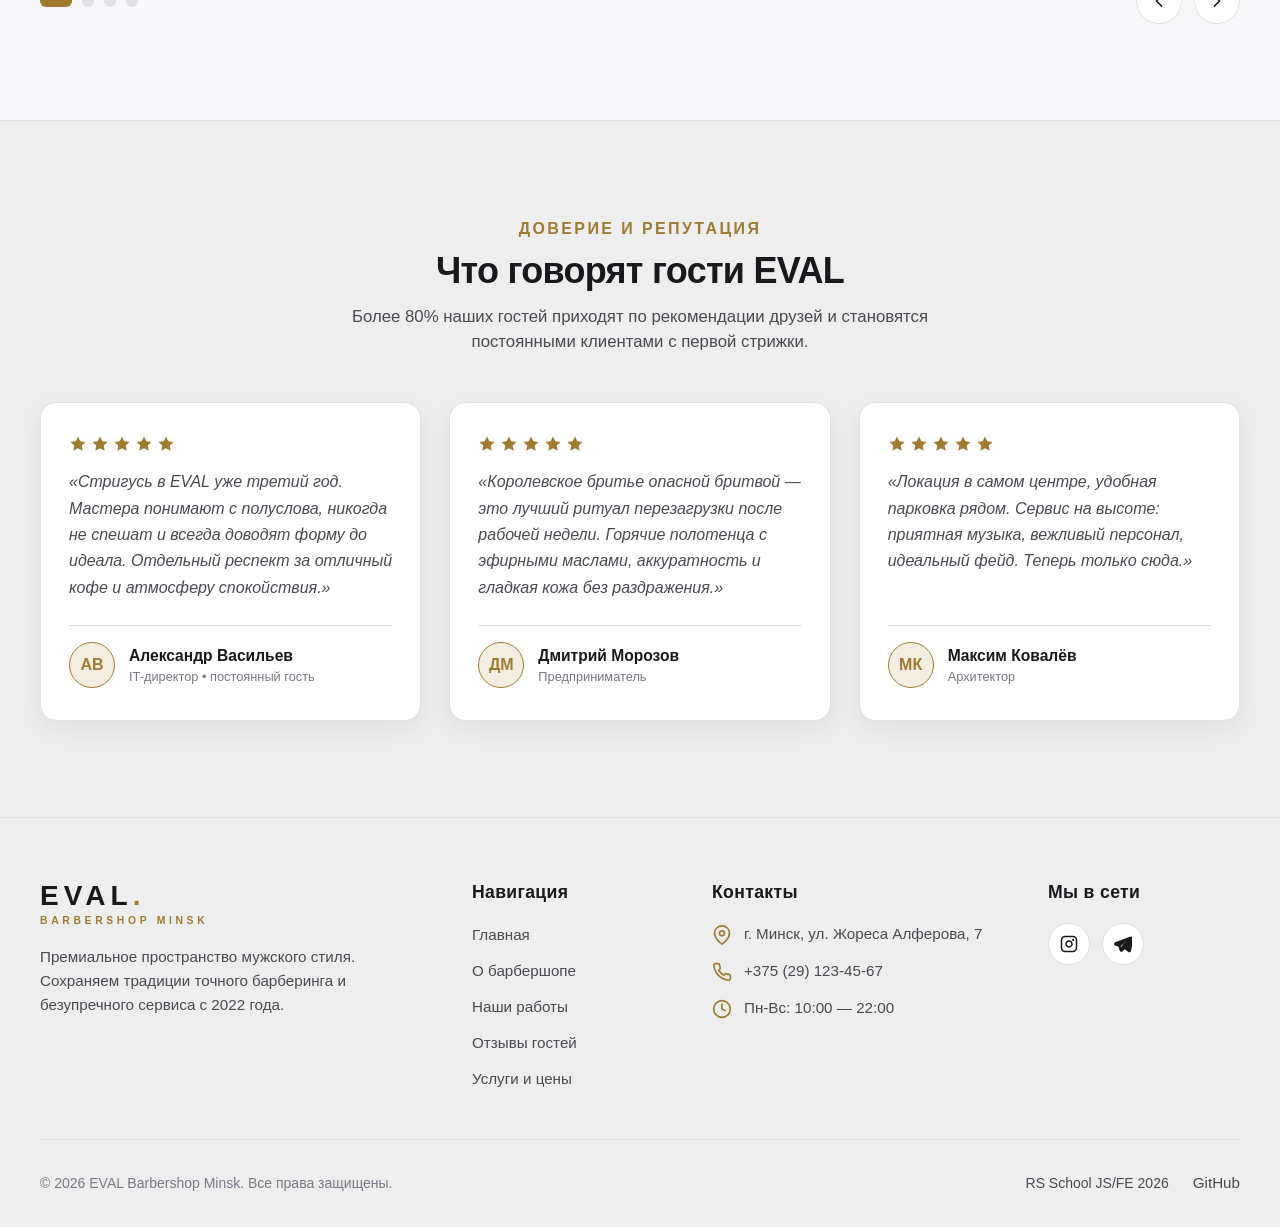
==== commit 6852024e: "feat: add showcase slider and testimonials sections to main page" ====
--- a/index.html
+++ b/index.html
@@ -14,6 +14,7 @@
 </head>
 
 <body>
+
   <header class="header">
     <div class="container header-container">
       <a href="index.html" class="logo" aria-label="Барбершоп EVAL Главная">
@@ -34,7 +35,7 @@
       <div class="header-actions">
         <button class="theme-toggle" id="theme-toggle" type="button" aria-label="Включить светлую тему"
           aria-pressed="false">
-          <!-- dark theme icon -->
+
           <svg class="theme-icon-sun" viewBox="0 0 24 24" fill="none" stroke="currentColor" stroke-width="2"
             stroke-linecap="round" stroke-linejoin="round" aria-hidden="true">
             <circle cx="12" cy="12" r="5"></circle>
@@ -47,7 +48,7 @@
             <line x1="4.22" y1="19.78" x2="5.64" y2="18.36"></line>
             <line x1="18.36" y1="5.64" x2="19.78" y2="4.22"></line>
           </svg>
-          <!-- light theme icon -->
+
           <svg class="theme-icon-moon" viewBox="0 0 24 24" fill="none" stroke="currentColor" stroke-width="2"
             stroke-linecap="round" stroke-linejoin="round" aria-hidden="true">
             <path d="M21 12.79A9 9 0 1 1 11.21 3 7 7 0 0 0 21 12.79z"></path>
@@ -65,11 +66,13 @@
     </div>
   </header>
 
+
   <main id="main-content">
+
     <section id="hero" class="hero-section">
       <div class="container hero-grid">
         <div class="hero-content">
-          <div class="hero-tag">Минск, ул. Жореса Алферова, 7</div>
+          <div class="hero-tag">Минск • ул. Жореса Алферова, 7</div>
           <h1 class="hero-title">Премиальный барбершоп <span>EVAL</span> в Минске</h1>
           <p class="hero-desc">
             Искусство мужской стрижки, опасного бритья и первоклассного сервиса. Пространство силы, эстетики и
@@ -96,13 +99,17 @@
         </div>
 
         <div class="hero-media">
-          <img class="emblem-img emblem-img--dark" src="assets/images/eval_barbershop_dark.webp"
-            alt="Фирменный герб и геральдика барбершопа EVAL Минск" width="553" height="553">
-          <img class="emblem-img emblem-img--light" src="assets/images/eval_barbershop_light.webp"
-            alt="Фирменный герб и геральдика барбершопа EVAL Минск" width="553" height="553">
+          <div class="brand-badge">
+            <img src="assets/images/eval_barbershop_dark.webp" alt="Фирменный знак EVAL Barbershop Minsk (темная тема)"
+              class="theme-img-dark" width="600" height="600">
+            <img src="assets/images/eval_barbershop_light.webp"
+              alt="Фирменный знак EVAL Barbershop Minsk (светлая тема)" class="theme-img-light" width="600"
+              height="600">
+          </div>
         </div>
       </div>
     </section>
+
 
     <section id="about" class="about-section">
       <div class="container">
@@ -115,24 +122,26 @@
 
         <div class="about-layout">
           <div class="about-media">
-            <img src="assets/images/barbershop.webp" alt="Интерьер и рабочие места барберов в EVAL Barbershop"
-              width="650" height="980">
+            <img src="assets/images/barbershop.webp"
+              alt="Интерьер, рабочее кресло и фирменный неон EVAL Barbershop на ул. Жореса Алферова" width="700"
+              height="1050">
           </div>
           <div class="about-info">
             <h3>Точность в каждой линии, комфорт в каждой минуте</h3>
             <p class="about-text">
-              Мы открыли двери в 2020 году на Немиге с одной целью: дать жителям и гостям Минска пространство, где
-              мастерство барбера гармонично сочетается с клубной атмосферой уважения и релакса.
+              Мы открыли двери в 2022 году на ул. Жореса Алферова с одной целью: дать жителям и гостям Минска
+              пространство, где мастерство барбера гармонично сочетается с клубной атмосферой уважения и релакса.
             </p>
             <p class="about-text">
               В работе используются японские ножницы ручной ковки, винтажные кресла с анатомической поддержкой и
-              премиальные линейки косметики из Италии, Англии и США.
+              премиальные линейки мужской косметики из Италии, Англии и США.
             </p>
             <blockquote class="about-quote">
               «Стиль мужчины — это его молчаливое заявление миру. Мы лишь помогаем сделать его безупречным.»
             </blockquote>
           </div>
         </div>
+
 
         <div class="features-grid">
           <div class="feature-card">
@@ -185,13 +194,268 @@
               </svg>
             </div>
             <h3 class="feature-title">Lounge Bar &amp; Coffee</h3>
-            <p class="feature-text">Свежесваренный спешелти кофе и приятная музыка для вашего
+            <p class="feature-text">Свежесваренный спешелти кофе, односолодовые напитки и приятная музыка для вашего
               отдыха.</p>
           </div>
+        </div>
+      </div>
+    </section>
+
+
+    <section id="showcase" class="showcase-section">
+      <div class="container">
+        <p class="section-subtitle">Мастерство в деталях</p>
+        <h2 class="section-title">Фирменные работы и стрижки</h2>
+        <p class="section-desc">
+          Вдохновляйтесь образами, созданными топ-барберами EVAL. Каждый стиль проектируется под форму лица, структуру
+          волос и ваш ритм жизни.
+        </p>
+
+        <div class="slider-container">
+          <div class="slider-track-wrapper">
+            <div class="slider-track">
+
+              <article class="slide-card">
+                <div class="slide-image-wrapper">
+                  <img src="assets/images/1782313920379-yydb0a.webp" alt="Мужская стрижка Fade и текстурный Crop"
+                    width="600" height="450">
+                </div>
+                <div class="slide-body">
+                  <span class="slide-category">Современный стиль</span>
+                  <h3 class="slide-title">Fade &amp; Textured Crop</h3>
+                  <p class="slide-desc">Плавный переход на висках с контрастной текстурной укладкой. Легко укладывается
+                    глиной или матовой пастой.</p>
+                  <div class="slide-footer">
+                    <span class="slide-price">55 BYN</span>
+                    <span class="slide-duration">50 мин</span>
+                  </div>
+                </div>
+              </article>
+
+
+              <article class="slide-card">
+                <div class="slide-image-wrapper">
+                  <img src="assets/images/1782313920379-yydb0a.webp"
+                    alt="Классическая стрижка Side Part с моделированием бороды" width="600" height="450">
+                </div>
+                <div class="slide-body">
+                  <span class="slide-category">Бизнес-классика</span>
+                  <h3 class="slide-title">Classic Side Part &amp; Beard</h3>
+                  <p class="slide-desc">Строгий пробор в британском стиле в сочетании с четкой геометрией и окантовкой
+                    бороды опасной бритвой.</p>
+                  <div class="slide-footer">
+                    <span class="slide-price">75 BYN</span>
+                    <span class="slide-duration">75 мин</span>
+                  </div>
+                </div>
+              </article>
+
+
+              <article class="slide-card">
+                <div class="slide-image-wrapper">
+                  <img src="assets/images/1782313920379-yydb0a.webp" alt="Мужская стрижка Pompadour и мягкий Taper Fade"
+                    width="600" height="450">
+                </div>
+                <div class="slide-body">
+                  <span class="slide-category">Винтажный шик</span>
+                  <h3 class="slide-title">Pompadour &amp; Taper</h3>
+                  <p class="slide-desc">Объемная укладка на помаде на водной основе с чистыми плавными линиями сведения
+                    височной зоны.</p>
+                  <div class="slide-footer">
+                    <span class="slide-price">60 BYN</span>
+                    <span class="slide-duration">60 мин</span>
+                  </div>
+                </div>
+              </article>
+
+
+              <article class="slide-card">
+                <div class="slide-image-wrapper">
+                  <img src="assets/images/1782313920379-yydb0a.webp"
+                    alt="Ультракороткая стрижка Buzz Cut и бритье контуров" width="600" height="450">
+                </div>
+                <div class="slide-body">
+                  <span class="slide-category">Минимализм</span>
+                  <h3 class="slide-title">Buzz Cut &amp; Razor Line</h3>
+                  <p class="slide-desc">Брутальная ультракороткая стрижка под несколько насадок с филигранной доработкой
+                    контуров шеи и висков.</p>
+                  <div class="slide-footer">
+                    <span class="slide-price">40 BYN</span>
+                    <span class="slide-duration">35 мин</span>
+                  </div>
+                </div>
+              </article>
+            </div>
+          </div>
+
+
+          <div class="slider-controls">
+            <div class="slider-dots" aria-label="Индикаторы слайдов">
+              <span class="slider-dot active" aria-current="true"></span>
+              <span class="slider-dot"></span>
+              <span class="slider-dot"></span>
+              <span class="slider-dot"></span>
+            </div>
+
+            <div class="slider-arrows">
+              <button class="slider-arrow prev" type="button" aria-label="Предыдущий слайд">
+                <svg viewBox="0 0 24 24" fill="none" stroke="currentColor" stroke-width="2" stroke-linecap="round"
+                  stroke-linejoin="round" aria-hidden="true">
+                  <polyline points="15 18 9 12 15 6"></polyline>
+                </svg>
+              </button>
+              <button class="slider-arrow next" type="button" aria-label="Следующий слайд">
+                <svg viewBox="0 0 24 24" fill="none" stroke="currentColor" stroke-width="2" stroke-linecap="round"
+                  stroke-linejoin="round" aria-hidden="true">
+                  <polyline points="9 18 15 12 9 6"></polyline>
+                </svg>
+              </button>
+            </div>
+          </div>
+        </div>
+      </div>
+    </section>
+
+
+    <section id="reviews" class="reviews-section">
+      <div class="container">
+        <p class="section-subtitle">Доверие и репутация</p>
+        <h2 class="section-title">Что говорят гости EVAL</h2>
+        <p class="section-desc">
+          Более 80% наших гостей приходят по рекомендации друзей и становятся постоянными клиентами с первой стрижки.
+        </p>
+
+        <div class="reviews-grid">
+
+          <article class="review-card">
+            <div class="review-stars" aria-label="Оценка 5 из 5">
+              <svg viewBox="0 0 24 24" aria-hidden="true">
+                <polygon
+                  points="12 2 15.09 8.26 22 9.27 17 14.14 18.18 21.02 12 17.77 5.82 21.02 7 14.14 2 9.27 8.91 8.26 12 2">
+                </polygon>
+              </svg>
+              <svg viewBox="0 0 24 24" aria-hidden="true">
+                <polygon
+                  points="12 2 15.09 8.26 22 9.27 17 14.14 18.18 21.02 12 17.77 5.82 21.02 7 14.14 2 9.27 8.91 8.26 12 2">
+                </polygon>
+              </svg>
+              <svg viewBox="0 0 24 24" aria-hidden="true">
+                <polygon
+                  points="12 2 15.09 8.26 22 9.27 17 14.14 18.18 21.02 12 17.77 5.82 21.02 7 14.14 2 9.27 8.91 8.26 12 2">
+                </polygon>
+              </svg>
+              <svg viewBox="0 0 24 24" aria-hidden="true">
+                <polygon
+                  points="12 2 15.09 8.26 22 9.27 17 14.14 18.18 21.02 12 17.77 5.82 21.02 7 14.14 2 9.27 8.91 8.26 12 2">
+                </polygon>
+              </svg>
+              <svg viewBox="0 0 24 24" aria-hidden="true">
+                <polygon
+                  points="12 2 15.09 8.26 22 9.27 17 14.14 18.18 21.02 12 17.77 5.82 21.02 7 14.14 2 9.27 8.91 8.26 12 2">
+                </polygon>
+              </svg>
+            </div>
+            <blockquote class="review-quote">
+              «Стригусь в EVAL уже третий год. Мастера понимают с полуслова, никогда не спешат и всегда доводят форму до
+              идеала. Отдельный респект за отличный кофе и атмосферу спокойствия.»
+            </blockquote>
+            <div class="review-author">
+              <div class="review-avatar">АВ</div>
+              <div class="review-meta">
+                <span class="review-name">Александр Васильев</span>
+                <span class="review-visit">IT-директор • постоянный гость</span>
+              </div>
+            </div>
+          </article>
+
+
+          <article class="review-card">
+            <div class="review-stars" aria-label="Оценка 5 из 5">
+              <svg viewBox="0 0 24 24" aria-hidden="true">
+                <polygon
+                  points="12 2 15.09 8.26 22 9.27 17 14.14 18.18 21.02 12 17.77 5.82 21.02 7 14.14 2 9.27 8.91 8.26 12 2">
+                </polygon>
+              </svg>
+              <svg viewBox="0 0 24 24" aria-hidden="true">
+                <polygon
+                  points="12 2 15.09 8.26 22 9.27 17 14.14 18.18 21.02 12 17.77 5.82 21.02 7 14.14 2 9.27 8.91 8.26 12 2">
+                </polygon>
+              </svg>
+              <svg viewBox="0 0 24 24" aria-hidden="true">
+                <polygon
+                  points="12 2 15.09 8.26 22 9.27 17 14.14 18.18 21.02 12 17.77 5.82 21.02 7 14.14 2 9.27 8.91 8.26 12 2">
+                </polygon>
+              </svg>
+              <svg viewBox="0 0 24 24" aria-hidden="true">
+                <polygon
+                  points="12 2 15.09 8.26 22 9.27 17 14.14 18.18 21.02 12 17.77 5.82 21.02 7 14.14 2 9.27 8.91 8.26 12 2">
+                </polygon>
+              </svg>
+              <svg viewBox="0 0 24 24" aria-hidden="true">
+                <polygon
+                  points="12 2 15.09 8.26 22 9.27 17 14.14 18.18 21.02 12 17.77 5.82 21.02 7 14.14 2 9.27 8.91 8.26 12 2">
+                </polygon>
+              </svg>
+            </div>
+            <blockquote class="review-quote">
+              «Королевское бритье опасной бритвой — это лучший ритуал перезагрузки после рабочей недели. Горячие
+              полотенца с эфирными маслами, аккуратность и гладкая кожа без раздражения.»
+            </blockquote>
+            <div class="review-author">
+              <div class="review-avatar">ДМ</div>
+              <div class="review-meta">
+                <span class="review-name">Дмитрий Морозов</span>
+                <span class="review-visit">Предприниматель</span>
+              </div>
+            </div>
+          </article>
+
+
+          <article class="review-card">
+            <div class="review-stars" aria-label="Оценка 5 из 5">
+              <svg viewBox="0 0 24 24" aria-hidden="true">
+                <polygon
+                  points="12 2 15.09 8.26 22 9.27 17 14.14 18.18 21.02 12 17.77 5.82 21.02 7 14.14 2 9.27 8.91 8.26 12 2">
+                </polygon>
+              </svg>
+              <svg viewBox="0 0 24 24" aria-hidden="true">
+                <polygon
+                  points="12 2 15.09 8.26 22 9.27 17 14.14 18.18 21.02 12 17.77 5.82 21.02 7 14.14 2 9.27 8.91 8.26 12 2">
+                </polygon>
+              </svg>
+              <svg viewBox="0 0 24 24" aria-hidden="true">
+                <polygon
+                  points="12 2 15.09 8.26 22 9.27 17 14.14 18.18 21.02 12 17.77 5.82 21.02 7 14.14 2 9.27 8.91 8.26 12 2">
+                </polygon>
+              </svg>
+              <svg viewBox="0 0 24 24" aria-hidden="true">
+                <polygon
+                  points="12 2 15.09 8.26 22 9.27 17 14.14 18.18 21.02 12 17.77 5.82 21.02 7 14.14 2 9.27 8.91 8.26 12 2">
+                </polygon>
+              </svg>
+              <svg viewBox="0 0 24 24" aria-hidden="true">
+                <polygon
+                  points="12 2 15.09 8.26 22 9.27 17 14.14 18.18 21.02 12 17.77 5.82 21.02 7 14.14 2 9.27 8.91 8.26 12 2">
+                </polygon>
+              </svg>
+            </div>
+            <blockquote class="review-quote">
+              «Локация в самом центре, удобная парковка рядом. Сервис на высоте: приятная музыка, вежливый персонал,
+              идеальный фейд. Теперь только сюда.»
+            </blockquote>
+            <div class="review-author">
+              <div class="review-avatar">МК</div>
+              <div class="review-meta">
+                <span class="review-name">Максим Ковалёв</span>
+                <span class="review-visit">Архитектор</span>
+              </div>
+            </div>
+          </article>
         </div>
       </div>
     </section>
   </main>
+
 
   <footer class="footer">
     <div class="container">
@@ -209,9 +473,9 @@
           <h2 class="footer-title">Навигация</h2>
           <ul class="footer-links">
             <li><a href="index.html#hero" class="footer-link">Главная</a></li>
+            <li><a href="index.html#about" class="footer-link">О барбершопе</a></li>
             <li><a href="index.html#showcase" class="footer-link">Наши работы</a></li>
-            <li><a href="index.html#about" class="footer-link">О барбершопе</a></li>
-            <li><a href="index.html#reviews" class="footer-link">Отзывы</a></li>
+            <li><a href="index.html#reviews" class="footer-link">Отзывы гостей</a></li>
             <li><a href="catalog.html" class="footer-link">Услуги и цены</a></li>
           </ul>
         </div>
@@ -251,7 +515,7 @@
         <div class="footer-social">
           <h2 class="footer-title">Мы в сети</h2>
           <div class="social-links">
-            <a href="https://instagram.com/" target="_blank" rel="noopener noreferrer" class="social-btn"
+            <a href="https://instagram.com" target="_blank" rel="noopener noreferrer" class="social-btn"
               aria-label="Наш Instagram">
               <svg viewBox="0 0 24 24" aria-hidden="true">
                 <rect x="2" y="2" width="20" height="20" rx="5" ry="5" fill="none" stroke="currentColor"
@@ -288,4 +552,4 @@
   </footer>
 </body>
 
-</html>+</html>
--- a/css/style.css
+++ b/css/style.css
@@ -1,6 +1,4 @@
-﻿/* ==========================================================================
-   CSS Custom Properties / Theme Tokens
-   ========================================================================== */
+﻿
 
 :root,
 :root[data-theme="dark"] {
@@ -57,9 +55,7 @@
   --header-blur-bg: rgba(248, 248, 250, 0.9);
 }
 
-/* ==========================================================================
-   Base & Typography
-   ========================================================================== */
+
 
 body {
   font-family: 'Inter', -apple-system, BlinkMacSystemFont, 'Segoe UI', Roboto, Helvetica, Arial, sans-serif;
@@ -71,7 +67,7 @@
   flex-direction: column;
 }
 
-/* Layout container */
+
 .container {
   width: 100%;
   max-width: 1440px;
@@ -95,7 +91,7 @@
   }
 }
 
-/* Heading styles */
+
 h1,
 h2,
 h3,
@@ -132,9 +128,7 @@
   margin: 0 auto 48px;
 }
 
-/* ==========================================================================
-   Header Component
-   ========================================================================== */
+
 
 .header {
   position: sticky;
@@ -154,7 +148,7 @@
   height: 80px;
 }
 
-/* Logo */
+
 .logo {
   display: inline-flex;
   flex-direction: column;
@@ -188,7 +182,7 @@
   color: var(--accent-gold);
 }
 
-/* Desktop Navigation */
+
 .nav {
   display: flex;
   align-items: center;
@@ -230,14 +224,14 @@
   width: 100%;
 }
 
-/* Header Actions */
+
 .header-actions {
   display: flex;
   align-items: center;
   gap: 16px;
 }
 
-/* Theme Toggle Button */
+
 .theme-toggle {
   display: inline-flex;
   align-items: center;
@@ -282,7 +276,7 @@
   display: block;
 }
 
-/* Primary Button */
+
 .btn-primary {
   display: inline-flex;
   align-items: center;
@@ -326,7 +320,7 @@
   transform: translateY(-2px);
 }
 
-/* Burger Button */
+
 .burger-btn {
   display: none;
   flex-direction: column;
@@ -736,4 +730,313 @@
   font-size: 0.925rem;
   color: var(--text-secondary);
   line-height: 1.55;
-}+}
+
+
+.brand-badge {
+  display: inline-flex;
+  border-radius: 16px;
+  overflow: hidden;
+  box-shadow: var(--shadow-card);
+  border: 2px solid var(--border-accent);
+  transition: transform 0.3s ease, box-shadow 0.3s ease;
+}
+
+.brand-badge:hover {
+  transform: translateY(-4px);
+  box-shadow: var(--shadow-hover);
+}
+
+.theme-img-dark,
+.theme-img-light {
+  width: 100%;
+  height: auto;
+  aspect-ratio: 1 / 1;
+  object-fit: cover;
+  border-radius: 14px;
+}
+
+:root[data-theme="dark"] .theme-img-light {
+  display: none !important;
+}
+:root[data-theme="dark"] .theme-img-dark {
+  display: block !important;
+}
+
+:root[data-theme="light"] .theme-img-dark {
+  display: none !important;
+}
+:root[data-theme="light"] .theme-img-light {
+  display: block !important;
+}
+
+
+
+.showcase-section {
+  padding-top: 96px;
+  padding-bottom: 96px;
+  position: relative;
+  background-color: var(--bg-primary);
+  overflow: hidden;
+}
+
+.slider-container {
+  position: relative;
+  margin-top: 36px;
+}
+
+.slider-track-wrapper {
+  overflow: hidden;
+  border-radius: 20px;
+  border: 1px solid var(--border-color);
+  background-color: var(--bg-surface);
+  box-shadow: var(--shadow-card);
+}
+
+.slider-track {
+  display: grid;
+  grid-template-columns: repeat(4, 1fr);
+  gap: 24px;
+  padding: 32px;
+  transition: transform 0.4s ease;
+}
+
+.slide-card {
+  background-color: var(--bg-card);
+  border-radius: 16px;
+  overflow: hidden;
+  border: 1px solid var(--border-color);
+  transition: all 0.3s ease;
+  display: flex;
+  flex-direction: column;
+}
+
+.slide-card:hover {
+  transform: translateY(-6px);
+  border-color: var(--accent-gold);
+  box-shadow: var(--shadow-hover);
+}
+
+.slide-image-wrapper {
+  width: 100%;
+  aspect-ratio: 4 / 3;
+  overflow: hidden;
+  background-color: var(--bg-secondary);
+  border-bottom: 1px solid var(--border-color);
+}
+
+.slide-image-wrapper img {
+  width: 100%;
+  height: 100%;
+  object-fit: cover;
+  transition: transform 0.5s ease;
+}
+
+.slide-card:hover .slide-image-wrapper img {
+  transform: scale(1.05);
+}
+
+.slide-body {
+  padding: 24px;
+  display: flex;
+  flex-direction: column;
+  flex-grow: 1;
+}
+
+.slide-category {
+  font-size: 0.75rem;
+  font-weight: 700;
+  text-transform: uppercase;
+  color: var(--accent-gold);
+  letter-spacing: 0.1em;
+  margin-bottom: 8px;
+}
+
+.slide-title {
+  font-size: 1.25rem;
+  font-weight: 700;
+  margin-bottom: 10px;
+  line-height: 1.3;
+}
+
+.slide-desc {
+  font-size: 0.925rem;
+  color: var(--text-secondary);
+  line-height: 1.55;
+  margin-bottom: 20px;
+  flex-grow: 1;
+}
+
+.slide-footer {
+  display: flex;
+  align-items: center;
+  justify-content: space-between;
+  padding-top: 16px;
+  border-top: 1px solid var(--border-color);
+}
+
+.slide-price {
+  font-size: 1.25rem;
+  font-weight: 800;
+  color: var(--accent-gold);
+}
+
+.slide-duration {
+  font-size: 0.85rem;
+  color: var(--text-muted);
+}
+
+
+.slider-controls {
+  display: flex;
+  align-items: center;
+  justify-content: space-between;
+  margin-top: 28px;
+}
+
+.slider-dots {
+  display: flex;
+  align-items: center;
+  gap: 10px;
+}
+
+.slider-dot {
+  width: 12px;
+  height: 12px;
+  border-radius: 6px;
+  background-color: var(--border-color);
+  transition: all 0.3s ease;
+  cursor: pointer;
+}
+
+.slider-dot.active {
+  width: 32px;
+  background-color: var(--accent-gold);
+}
+
+.slider-arrows {
+  display: flex;
+  gap: 12px;
+}
+
+.slider-arrow {
+  width: 46px;
+  height: 46px;
+  border-radius: 50%;
+  background-color: var(--bg-surface);
+  border: 1px solid var(--border-color);
+  color: var(--text-primary);
+  display: inline-flex;
+  align-items: center;
+  justify-content: center;
+  transition: all 0.25s ease;
+  cursor: pointer;
+}
+
+.slider-arrow:hover {
+  background-color: var(--accent-gold);
+  border-color: var(--accent-gold);
+  color: var(--accent-contrast);
+  box-shadow: 0 4px 14px var(--accent-gold-light);
+  transform: translateY(-2px);
+}
+
+.slider-arrow svg {
+  width: 20px;
+  height: 20px;
+}
+
+
+
+.reviews-section {
+  padding-top: 96px;
+  padding-bottom: 96px;
+  background-color: var(--bg-secondary);
+  border-top: 1px solid var(--border-color);
+  transition: background-color 0.3s ease, border-color 0.3s ease;
+}
+
+.reviews-grid {
+  display: grid;
+  grid-template-columns: repeat(3, 1fr);
+  gap: 28px;
+  margin-top: 40px;
+}
+
+.review-card {
+  background-color: var(--bg-card);
+  padding: 32px 28px;
+  border-radius: 16px;
+  border: 1px solid var(--border-color);
+  box-shadow: var(--shadow-card);
+  display: flex;
+  flex-direction: column;
+  transition: all 0.3s ease;
+}
+
+.review-card:hover {
+  transform: translateY(-4px);
+  border-color: var(--accent-gold);
+  box-shadow: var(--shadow-hover);
+}
+
+.review-stars {
+  display: flex;
+  gap: 4px;
+  color: var(--accent-gold);
+  margin-bottom: 16px;
+}
+
+.review-stars svg {
+  width: 18px;
+  height: 18px;
+  fill: currentColor;
+}
+
+.review-quote {
+  font-size: 1rem;
+  line-height: 1.65;
+  color: var(--text-secondary);
+  margin-bottom: 24px;
+  flex-grow: 1;
+  font-style: italic;
+}
+
+.review-author {
+  display: flex;
+  align-items: center;
+  gap: 14px;
+  padding-top: 16px;
+  border-top: 1px solid var(--border-color);
+}
+
+.review-avatar {
+  width: 46px;
+  height: 46px;
+  border-radius: 50%;
+  background-color: var(--bg-tag);
+  border: 1px solid var(--border-accent);
+  color: var(--accent-gold);
+  font-weight: 700;
+  display: flex;
+  align-items: center;
+  justify-content: center;
+  font-size: 1rem;
+}
+
+.review-meta {
+  display: flex;
+  flex-direction: column;
+}
+
+.review-name {
+  font-size: 0.975rem;
+  font-weight: 700;
+  color: var(--text-primary);
+}
+
+.review-visit {
+  font-size: 0.8rem;
+  color: var(--text-muted);
+}
+
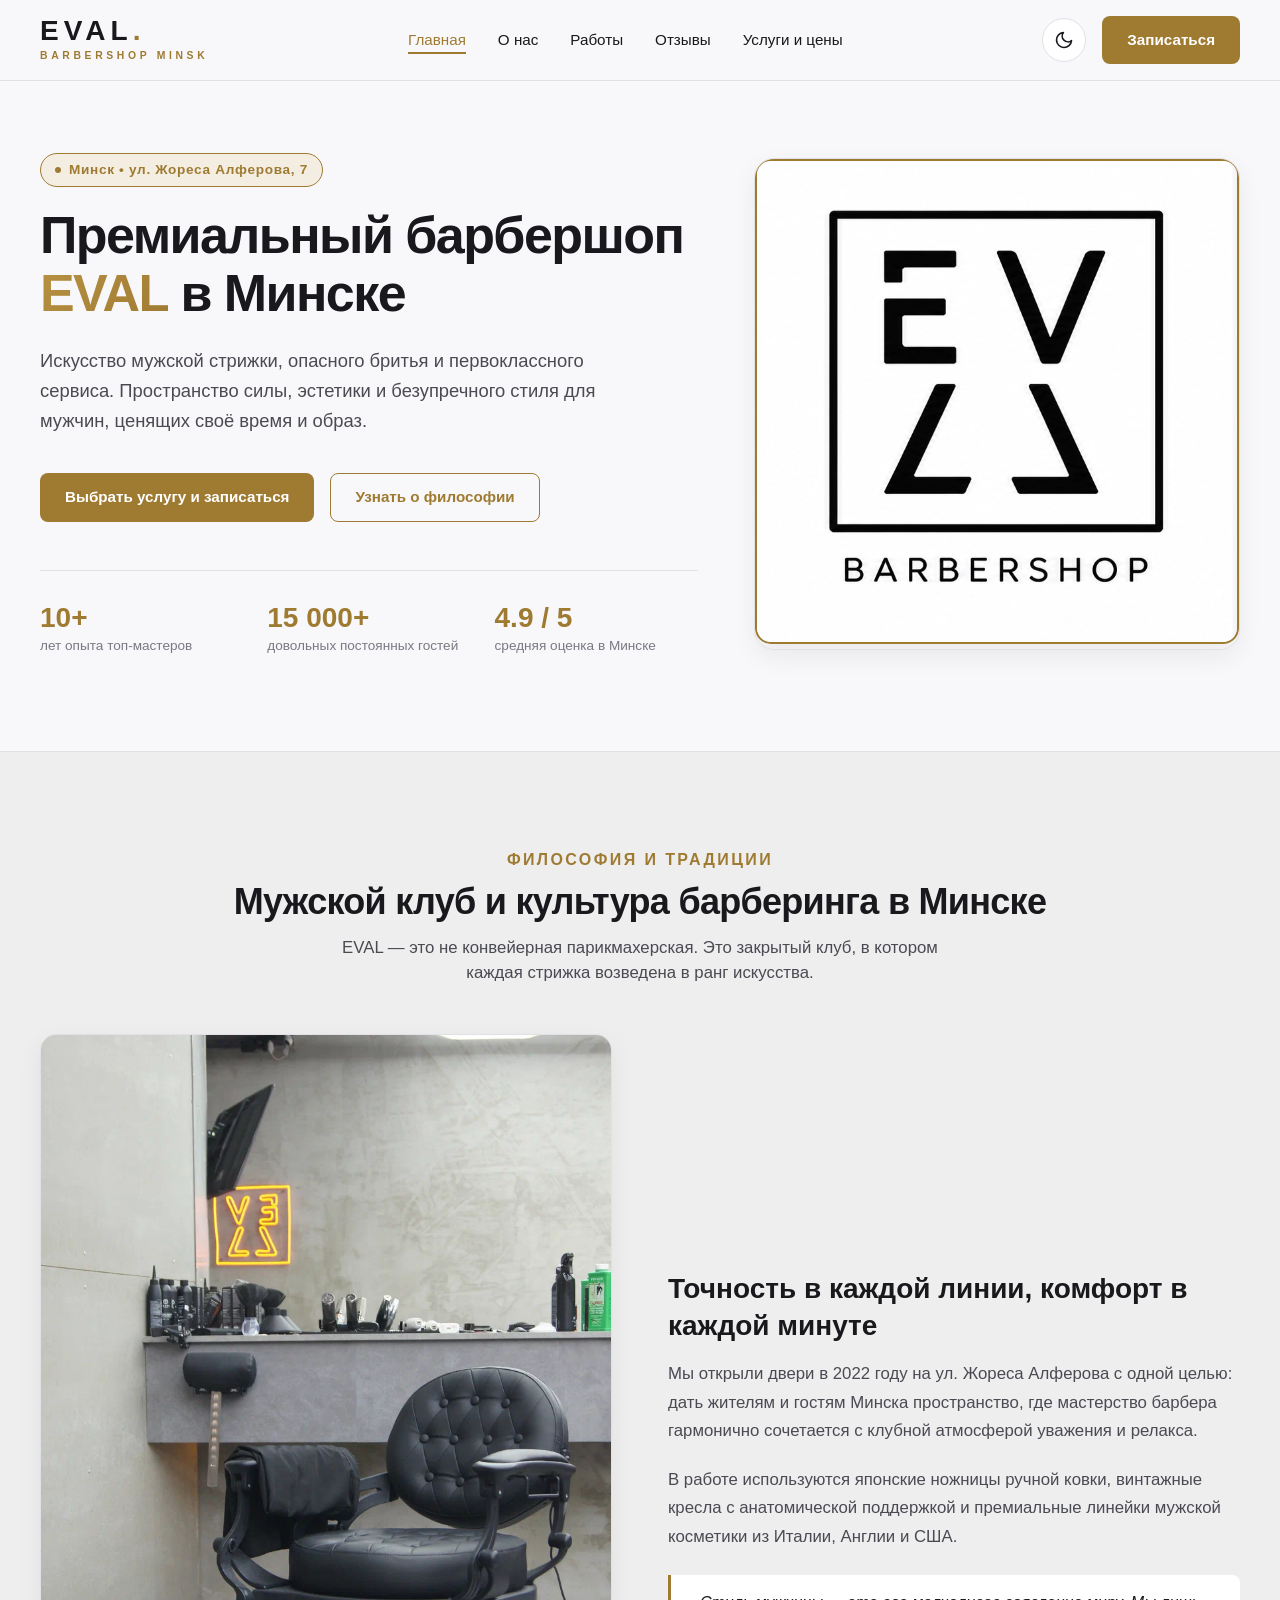
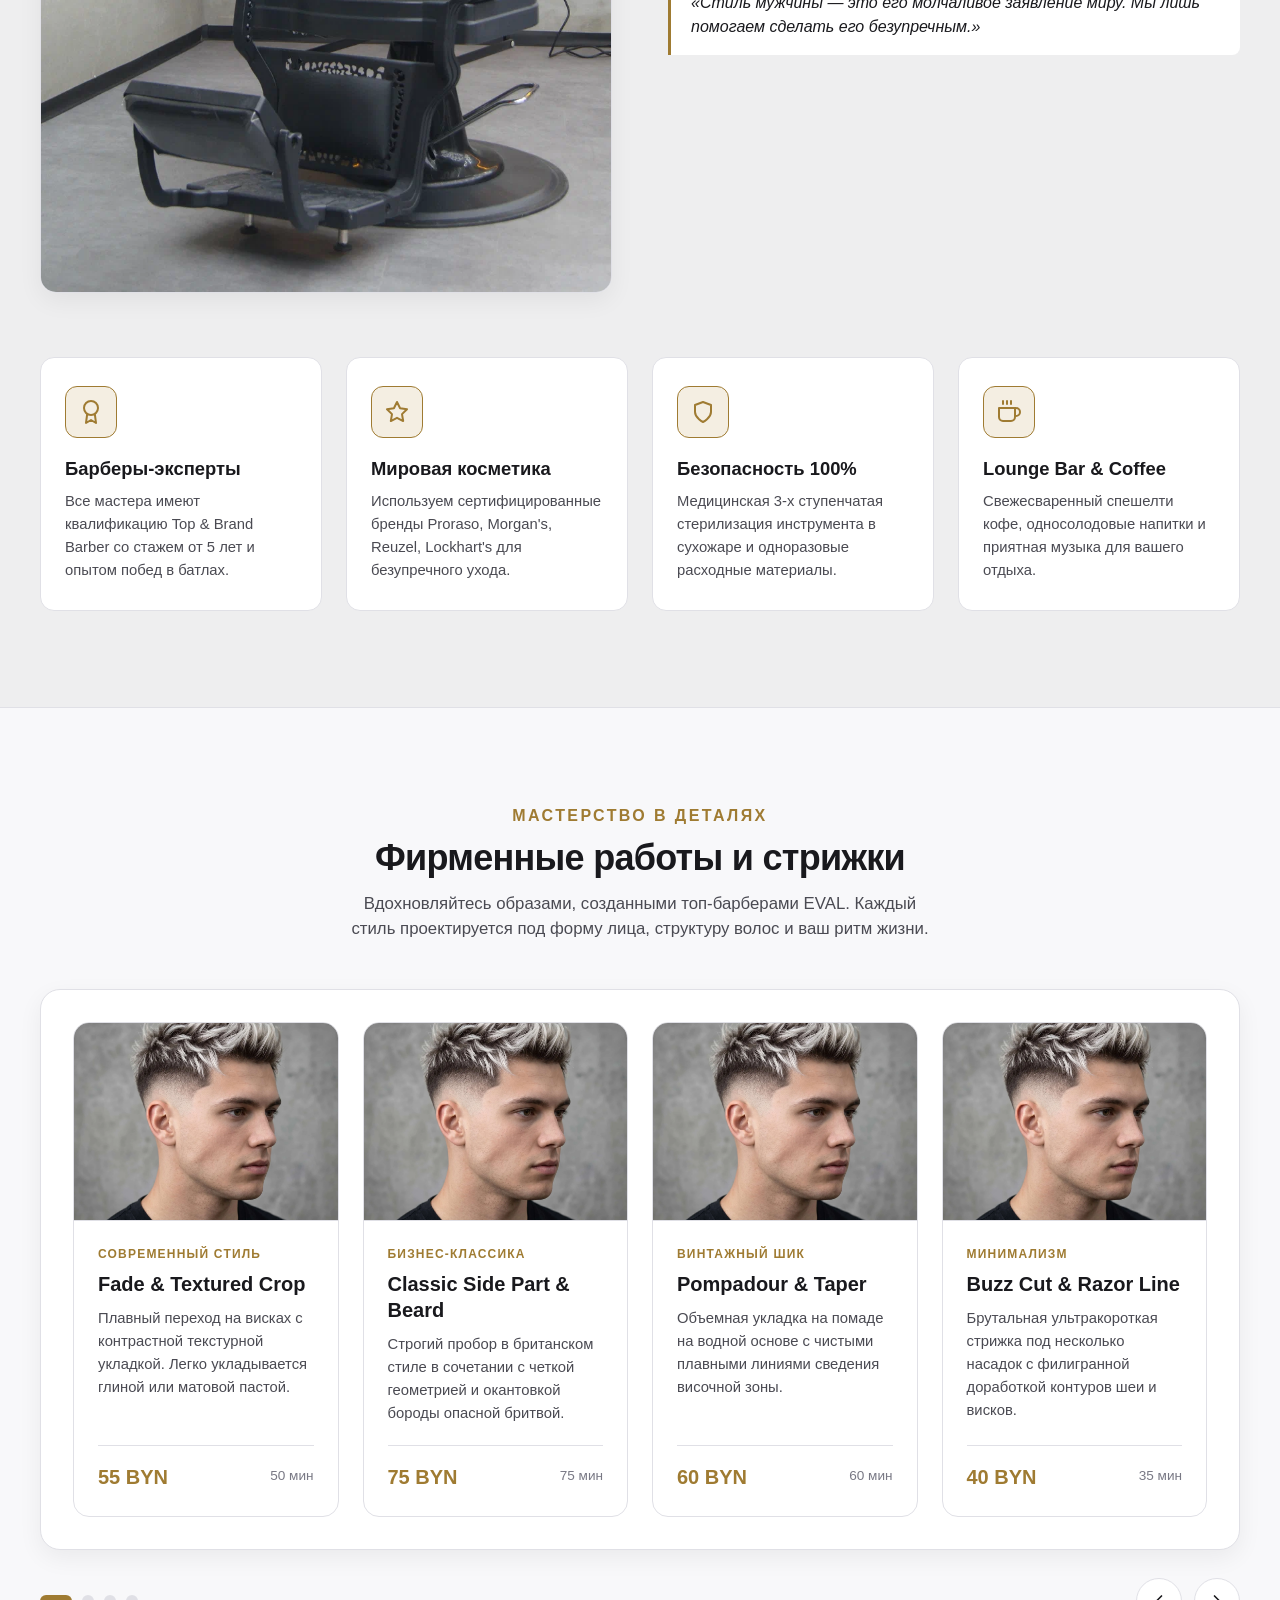
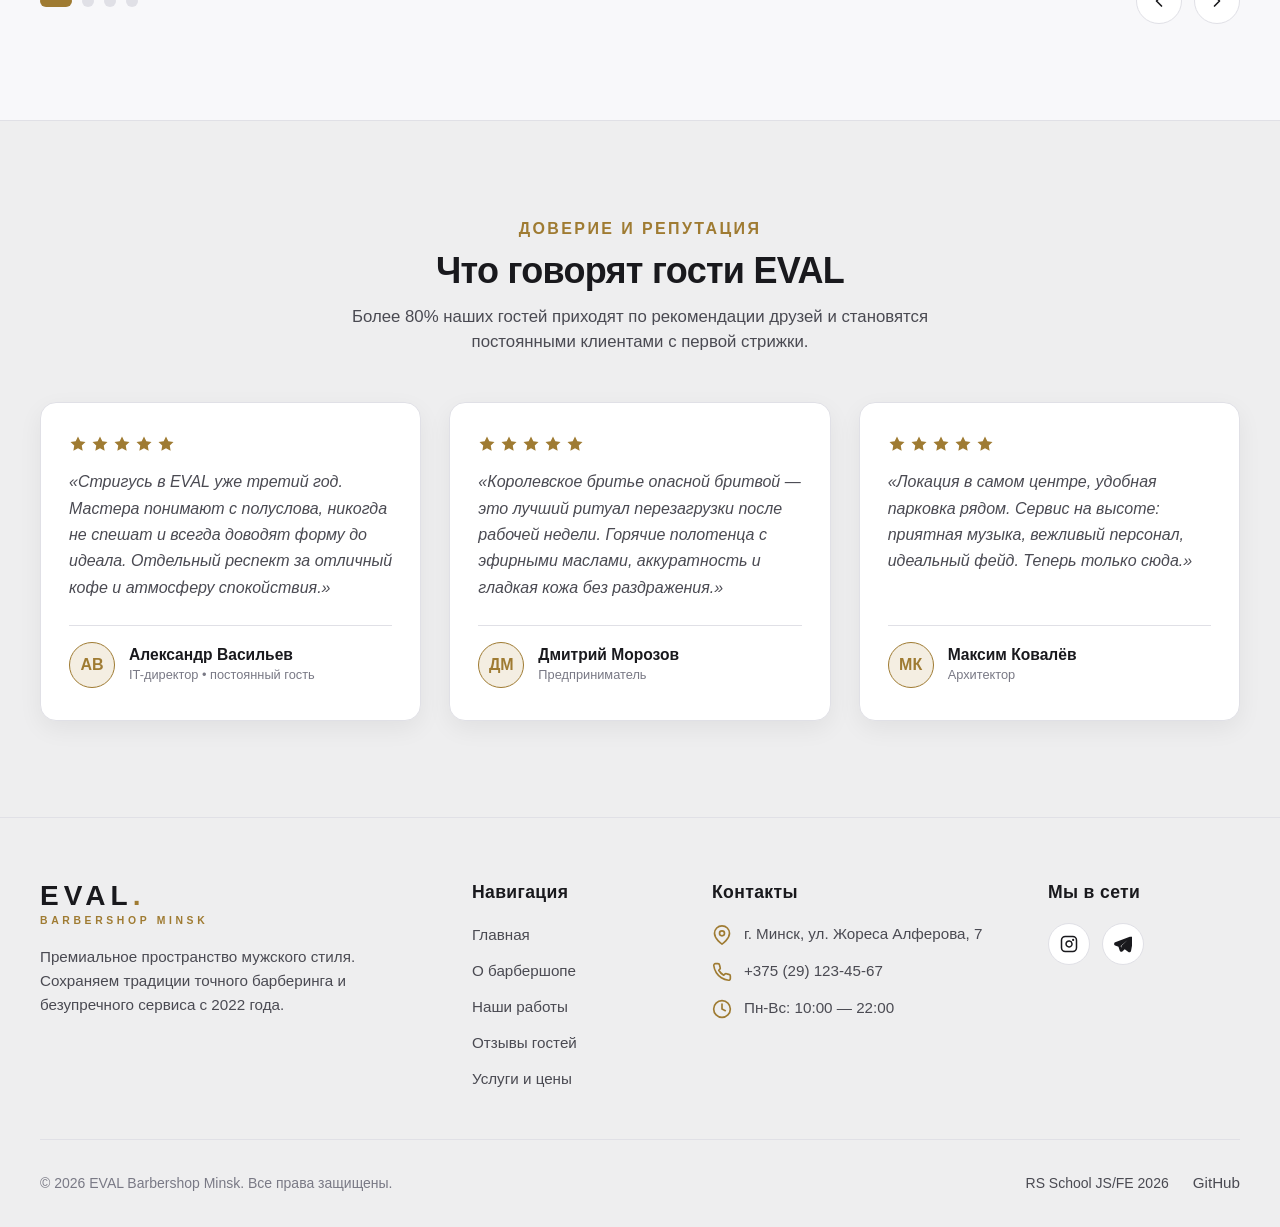
==== commit 3f92ed5d: "style: refine hover states and theme transitions" ====
--- a/index.html
+++ b/index.html
@@ -290,7 +290,7 @@
 
 
           <div class="slider-controls">
-            <div class="slider-dots" aria-label="Индикаторы слайдов">
+            <div class="slider-dots" role="group" aria-label="Индикаторы слайдов">
               <span class="slider-dot active" aria-current="true"></span>
               <span class="slider-dot"></span>
               <span class="slider-dot"></span>
@@ -328,7 +328,7 @@
         <div class="reviews-grid">
 
           <article class="review-card">
-            <div class="review-stars" aria-label="Оценка 5 из 5">
+            <div class="review-stars" role="img" aria-label="Оценка 5 из 5">
               <svg viewBox="0 0 24 24" aria-hidden="true">
                 <polygon
                   points="12 2 15.09 8.26 22 9.27 17 14.14 18.18 21.02 12 17.77 5.82 21.02 7 14.14 2 9.27 8.91 8.26 12 2">
@@ -362,7 +362,7 @@
             <div class="review-author">
               <div class="review-avatar">АВ</div>
               <div class="review-meta">
-                <span class="review-name">Александр Васильев</span>
+                <h3 class="review-name">Александр Васильев</h3>
                 <span class="review-visit">IT-директор • постоянный гость</span>
               </div>
             </div>
@@ -370,7 +370,7 @@
 
 
           <article class="review-card">
-            <div class="review-stars" aria-label="Оценка 5 из 5">
+            <div class="review-stars" role="img" aria-label="Оценка 5 из 5">
               <svg viewBox="0 0 24 24" aria-hidden="true">
                 <polygon
                   points="12 2 15.09 8.26 22 9.27 17 14.14 18.18 21.02 12 17.77 5.82 21.02 7 14.14 2 9.27 8.91 8.26 12 2">
@@ -404,7 +404,7 @@
             <div class="review-author">
               <div class="review-avatar">ДМ</div>
               <div class="review-meta">
-                <span class="review-name">Дмитрий Морозов</span>
+                <h3 class="review-name">Дмитрий Морозов</h3>
                 <span class="review-visit">Предприниматель</span>
               </div>
             </div>
@@ -412,7 +412,7 @@
 
 
           <article class="review-card">
-            <div class="review-stars" aria-label="Оценка 5 из 5">
+            <div class="review-stars" role="img" aria-label="Оценка 5 из 5">
               <svg viewBox="0 0 24 24" aria-hidden="true">
                 <polygon
                   points="12 2 15.09 8.26 22 9.27 17 14.14 18.18 21.02 12 17.77 5.82 21.02 7 14.14 2 9.27 8.91 8.26 12 2">
@@ -446,7 +446,7 @@
             <div class="review-author">
               <div class="review-avatar">МК</div>
               <div class="review-meta">
-                <span class="review-name">Максим Ковалёв</span>
+                <h3 class="review-name">Максим Ковалёв</h3>
                 <span class="review-visit">Архитектор</span>
               </div>
             </div>
@@ -553,3 +553,5 @@
 </body>
 
 </html>
+
+
--- a/css/style.css
+++ b/css/style.css
@@ -1040,3 +1040,407 @@
   color: var(--text-muted);
 }
 
+.catalog-hero {
+  padding-top: 64px;
+  padding-bottom: 48px;
+  text-align: center;
+  background-color: var(--bg-primary);
+}
+
+.catalog-hero-title {
+  font-size: 2.75rem;
+  font-weight: 800;
+  letter-spacing: -0.02em;
+  margin-bottom: 16px;
+}
+
+.catalog-hero-title span {
+  color: var(--accent-gold);
+}
+
+.catalog-hero-desc {
+  font-size: 1.1rem;
+  color: var(--text-secondary);
+  max-width: 640px;
+  margin: 0 auto 36px;
+  line-height: 1.6;
+}
+
+.category-tabs-wrapper {
+  display: flex;
+  justify-content: center;
+  margin-bottom: 48px;
+}
+
+.category-tabs {
+  display: inline-flex;
+  gap: 12px;
+  padding: 8px;
+  background-color: var(--bg-surface);
+  border: 1px solid var(--border-color);
+  border-radius: 40px;
+  box-shadow: var(--shadow-card);
+  flex-wrap: wrap;
+  justify-content: center;
+}
+
+.tab-btn {
+  padding: 12px 24px;
+  border-radius: 30px;
+  font-size: 0.95rem;
+  font-weight: 600;
+  color: var(--text-secondary);
+  background-color: transparent;
+  transition: all 0.25s ease;
+  display: inline-flex;
+  align-items: center;
+  gap: 8px;
+}
+
+.tab-btn:hover {
+  color: var(--accent-gold);
+}
+
+.tab-btn.active {
+  background-color: var(--accent-gold);
+  color: var(--accent-contrast);
+  box-shadow: 0 4px 14px var(--accent-gold-light);
+}
+
+.catalog-section {
+  padding-bottom: 96px;
+}
+
+.catalog-grid {
+  display: grid;
+  grid-template-columns: repeat(4, 1fr);
+  gap: 24px;
+}
+
+.catalog-card {
+  background-color: var(--bg-card);
+  border-radius: 16px;
+  overflow: hidden;
+  border: 1px solid var(--border-color);
+  transition: all 0.3s ease;
+  display: flex;
+  flex-direction: column;
+}
+
+.catalog-card:hover {
+  transform: translateY(-6px);
+  border-color: var(--accent-gold);
+  box-shadow: var(--shadow-hover);
+}
+
+.catalog-card-media {
+  width: 100%;
+  aspect-ratio: 4 / 3;
+  overflow: hidden;
+  background-color: var(--bg-secondary);
+  border-bottom: 1px solid var(--border-color);
+}
+
+.catalog-card-media img {
+  width: 100%;
+  height: 100%;
+  object-fit: cover;
+  transition: transform 0.4s ease;
+}
+
+.catalog-card:hover .catalog-card-media img {
+  transform: scale(1.05);
+}
+
+.catalog-card-body {
+  padding: 24px;
+  display: flex;
+  flex-direction: column;
+  flex-grow: 1;
+}
+
+.card-tag {
+  font-size: 0.75rem;
+  font-weight: 700;
+  text-transform: uppercase;
+  color: var(--accent-gold);
+  letter-spacing: 0.1em;
+  margin-bottom: 8px;
+}
+
+.card-title {
+  font-size: 1.25rem;
+  font-weight: 700;
+  margin-bottom: 10px;
+  line-height: 1.3;
+}
+
+.card-desc {
+  font-size: 0.925rem;
+  color: var(--text-secondary);
+  line-height: 1.55;
+  margin-bottom: 20px;
+  flex-grow: 1;
+}
+
+.card-footer {
+  display: flex;
+  align-items: center;
+  justify-content: space-between;
+  padding-top: 16px;
+  border-top: 1px solid var(--border-color);
+}
+
+.card-meta {
+  display: flex;
+  flex-direction: column;
+}
+
+.card-price {
+  font-size: 1.35rem;
+  font-weight: 800;
+  color: var(--accent-gold);
+  line-height: 1.1;
+}
+
+.card-duration {
+  font-size: 0.8rem;
+  color: var(--text-muted);
+}
+
+.btn-card {
+  padding: 8px 16px;
+  font-size: 0.875rem;
+  font-weight: 600;
+  border-radius: 6px;
+  background-color: var(--bg-surface);
+  border: 1px solid var(--border-color);
+  color: var(--text-primary);
+  transition: all 0.25s ease;
+}
+
+.btn-card:hover {
+  background-color: var(--accent-gold);
+  border-color: var(--accent-gold);
+  color: var(--accent-contrast);
+}
+
+.catalog-actions {
+  display: flex;
+  justify-content: center;
+  margin-top: 56px;
+}
+
+.btn-load-more {
+  display: inline-flex;
+  align-items: center;
+  gap: 10px;
+  padding: 14px 36px;
+  border-radius: 30px;
+  font-size: 1rem;
+  font-weight: 600;
+  color: var(--text-primary);
+  background-color: var(--bg-surface);
+  border: 1px solid var(--border-color);
+  box-shadow: var(--shadow-card);
+  transition: all 0.25s ease;
+}
+
+.btn-load-more:hover {
+  border-color: var(--accent-gold);
+  color: var(--accent-gold);
+  transform: translateY(-2px);
+  box-shadow: var(--shadow-hover);
+}
+
+.btn-load-more svg {
+  width: 18px;
+  height: 18px;
+}
+@media (max-width: 1200px) {
+  .hero-title {
+    font-size: 2.75rem;
+  }
+  .catalog-grid {
+    grid-template-columns: repeat(3, 1fr);
+  }
+  .slider-track {
+    grid-template-columns: repeat(2, 1fr);
+  }
+}
+
+@media (max-width: 992px) {
+  .hero-grid {
+    grid-template-columns: 1fr;
+    gap: 40px;
+    text-align: center;
+  }
+  .hero-tag {
+    margin-left: auto;
+    margin-right: auto;
+  }
+  .hero-desc {
+    margin-left: auto;
+    margin-right: auto;
+  }
+  .hero-actions {
+    justify-content: center;
+  }
+  .hero-media {
+    max-width: 480px;
+    margin: 0 auto;
+  }
+  .hero-stats {
+    max-width: 600px;
+    margin: 0 auto;
+  }
+  .about-layout {
+    grid-template-columns: 1fr;
+    gap: 40px;
+  }
+  .about-media {
+    max-width: 540px;
+    margin: 0 auto;
+  }
+  .features-grid {
+    grid-template-columns: repeat(2, 1fr);
+  }
+  .reviews-grid {
+    grid-template-columns: 1fr;
+    max-width: 640px;
+    margin-left: auto;
+    margin-right: auto;
+  }
+  .footer-grid {
+    grid-template-columns: repeat(2, 1fr);
+    gap: 40px;
+  }
+}
+
+@media (max-width: 768px) {
+  .header-container {
+    height: 70px;
+  }
+  .nav {
+    display: none;
+  }
+  .burger-btn {
+    display: flex;
+  }
+  .hero-section {
+    padding-top: 48px;
+    padding-bottom: 64px;
+  }
+  .hero-title {
+    font-size: 2.25rem;
+  }
+  .section-title {
+    font-size: 1.85rem;
+  }
+  .about-section,
+  .showcase-section,
+  .reviews-section,
+  .catalog-section {
+    padding-top: 64px;
+    padding-bottom: 64px;
+  }
+  .catalog-grid {
+    grid-template-columns: repeat(2, 1fr);
+    gap: 20px;
+  }
+  .slider-track {
+    grid-template-columns: 1fr;
+  }
+  .footer-grid {
+    grid-template-columns: 1fr;
+    gap: 36px;
+  }
+  .footer-bottom {
+    flex-direction: column;
+    align-items: flex-start;
+    gap: 16px;
+  }
+}
+
+@media (max-width: 480px) {
+  .header-container {
+    height: 64px;
+  }
+  .logo-main {
+    font-size: 1.5rem;
+  }
+  .logo-sub {
+    font-size: 0.55rem;
+  }
+  .header-actions .btn-primary {
+    display: none;
+  }
+  .hero-title {
+    font-size: 1.85rem;
+  }
+  .hero-stats {
+    grid-template-columns: 1fr;
+    gap: 16px;
+    text-align: center;
+  }
+  .features-grid {
+    grid-template-columns: 1fr;
+  }
+  .catalog-grid {
+    grid-template-columns: 1fr;
+  }
+  .category-tabs {
+    border-radius: 20px;
+    width: 100%;
+  }
+  .tab-btn {
+    width: 100%;
+    justify-content: center;
+  }
+  .btn-primary,
+  .btn-outline {
+    width: 100%;
+  }
+  .hero-actions {
+    flex-direction: column;
+    width: 100%;
+  }
+}
+
+@media (max-width: 380px) {
+  .container {
+    padding-left: 12px;
+    padding-right: 12px;
+  }
+  .hero-title {
+    font-size: 1.65rem;
+  }
+  .section-title {
+    font-size: 1.6rem;
+  }
+  .catalog-hero-title {
+    font-size: 1.75rem;
+  }
+  .slide-body,
+  .catalog-card-body {
+    padding: 16px;
+  }
+  .review-card {
+    padding: 20px 16px;
+  }
+}
+a, button, input {
+  -webkit-tap-highlight-color: transparent;
+}
+
+:focus-visible {
+  outline: 2px solid var(--accent-gold);
+  outline-offset: 3px;
+}
+
+.hero-actions .btn-primary:active,
+.hero-actions .btn-outline:active,
+.btn-card:active,
+.btn-load-more:active {
+  transform: translateY(0);
+}
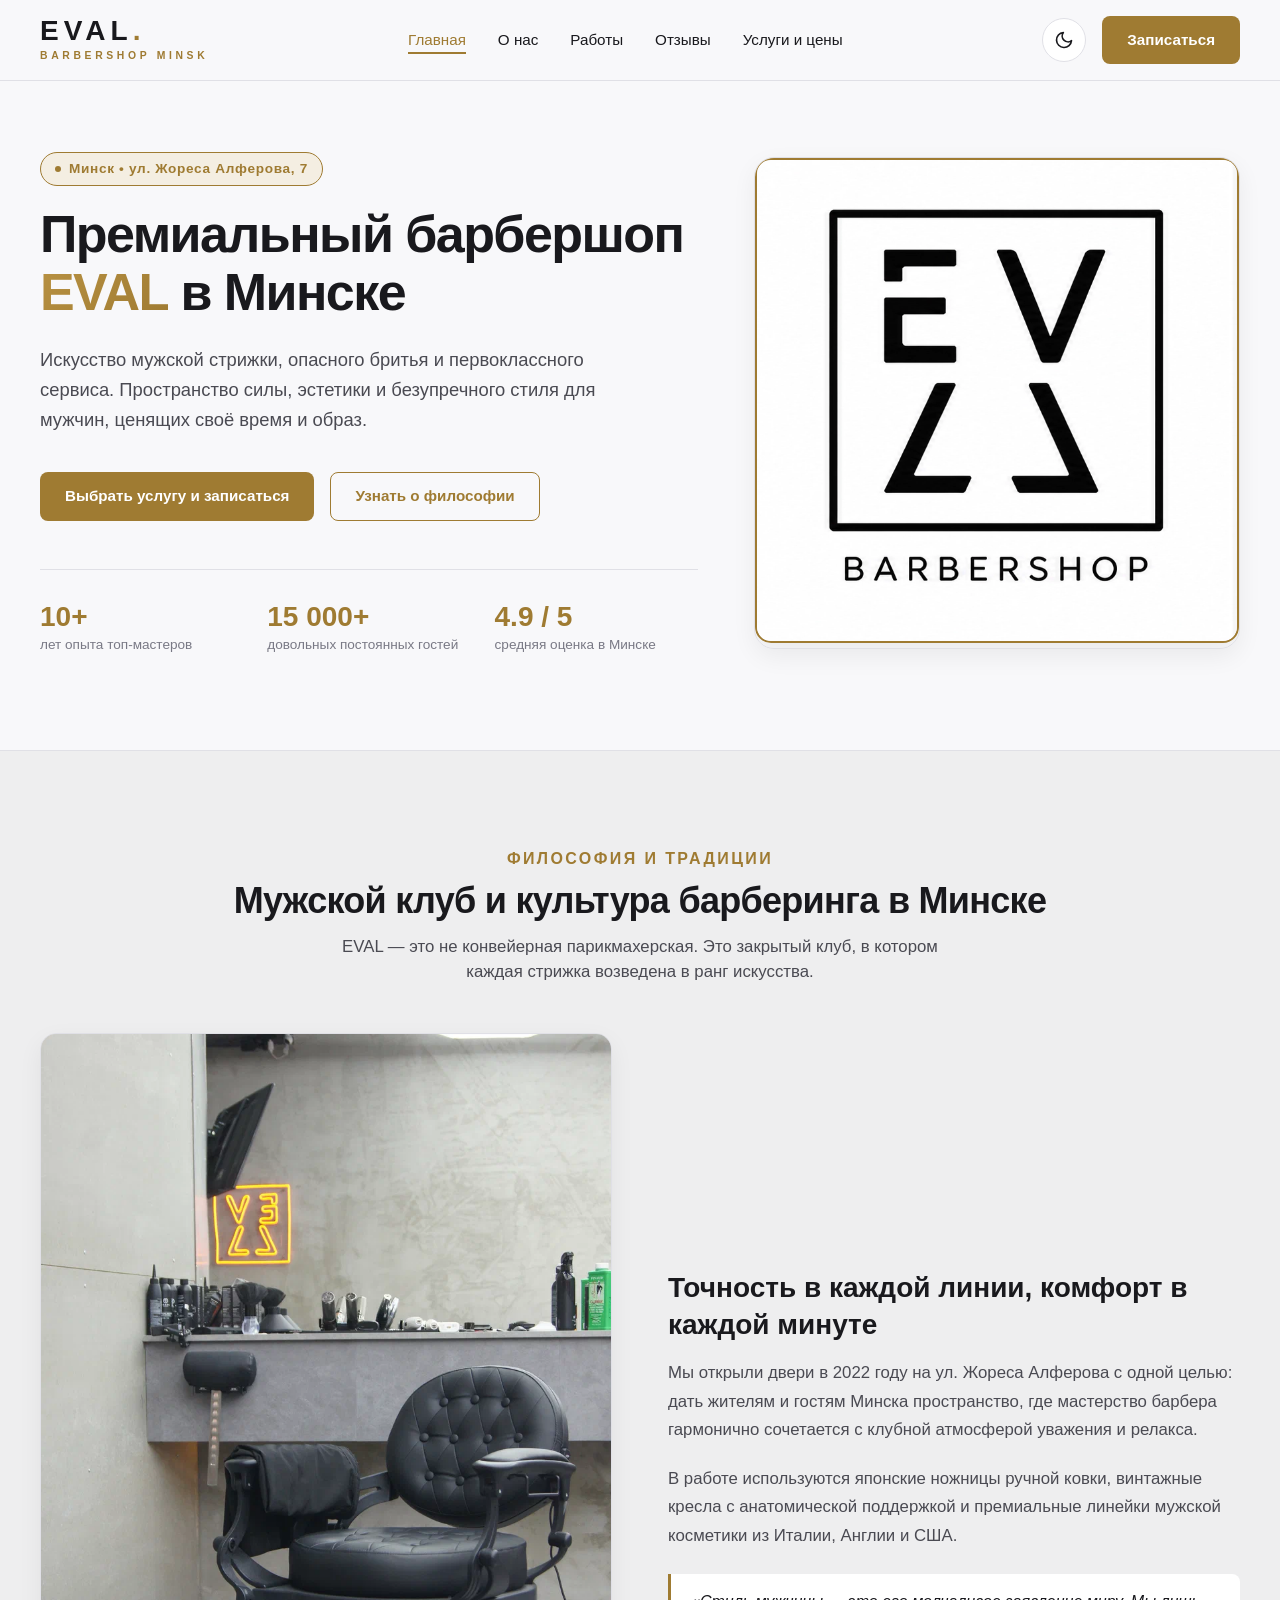
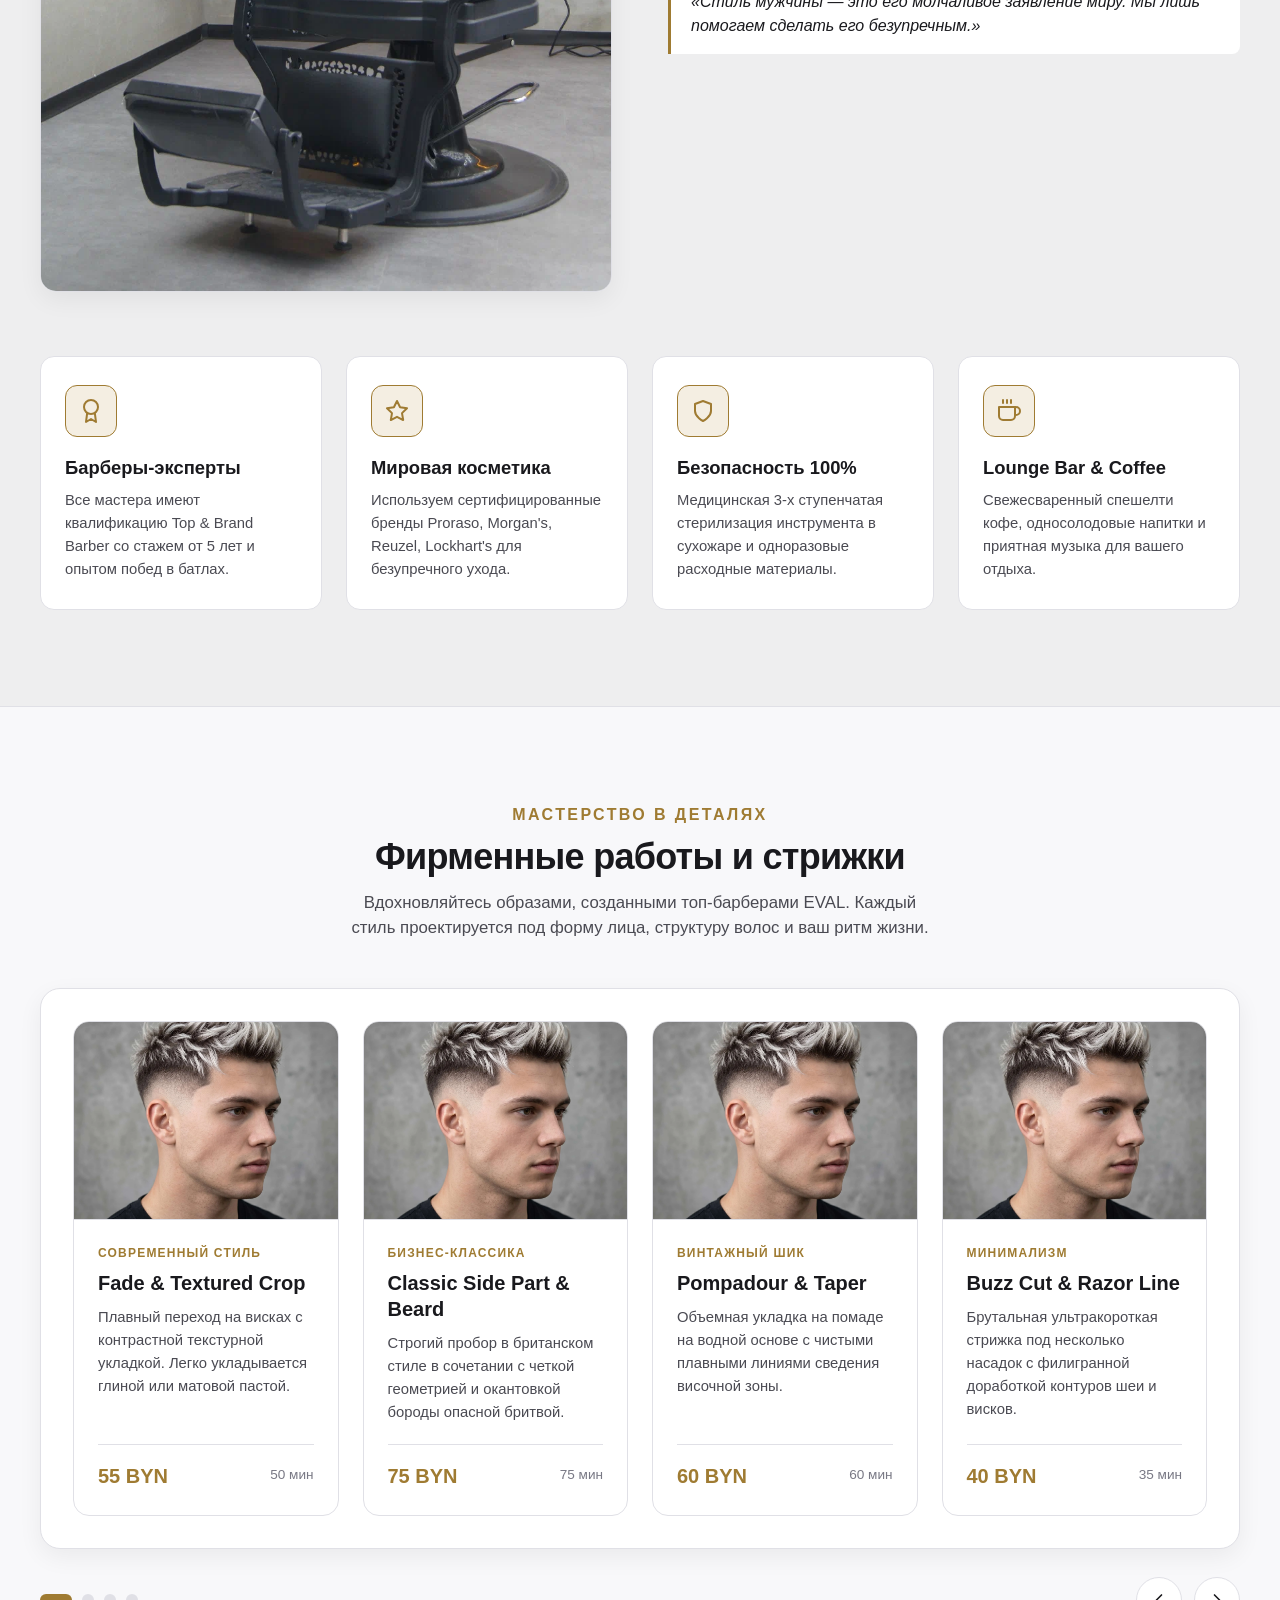
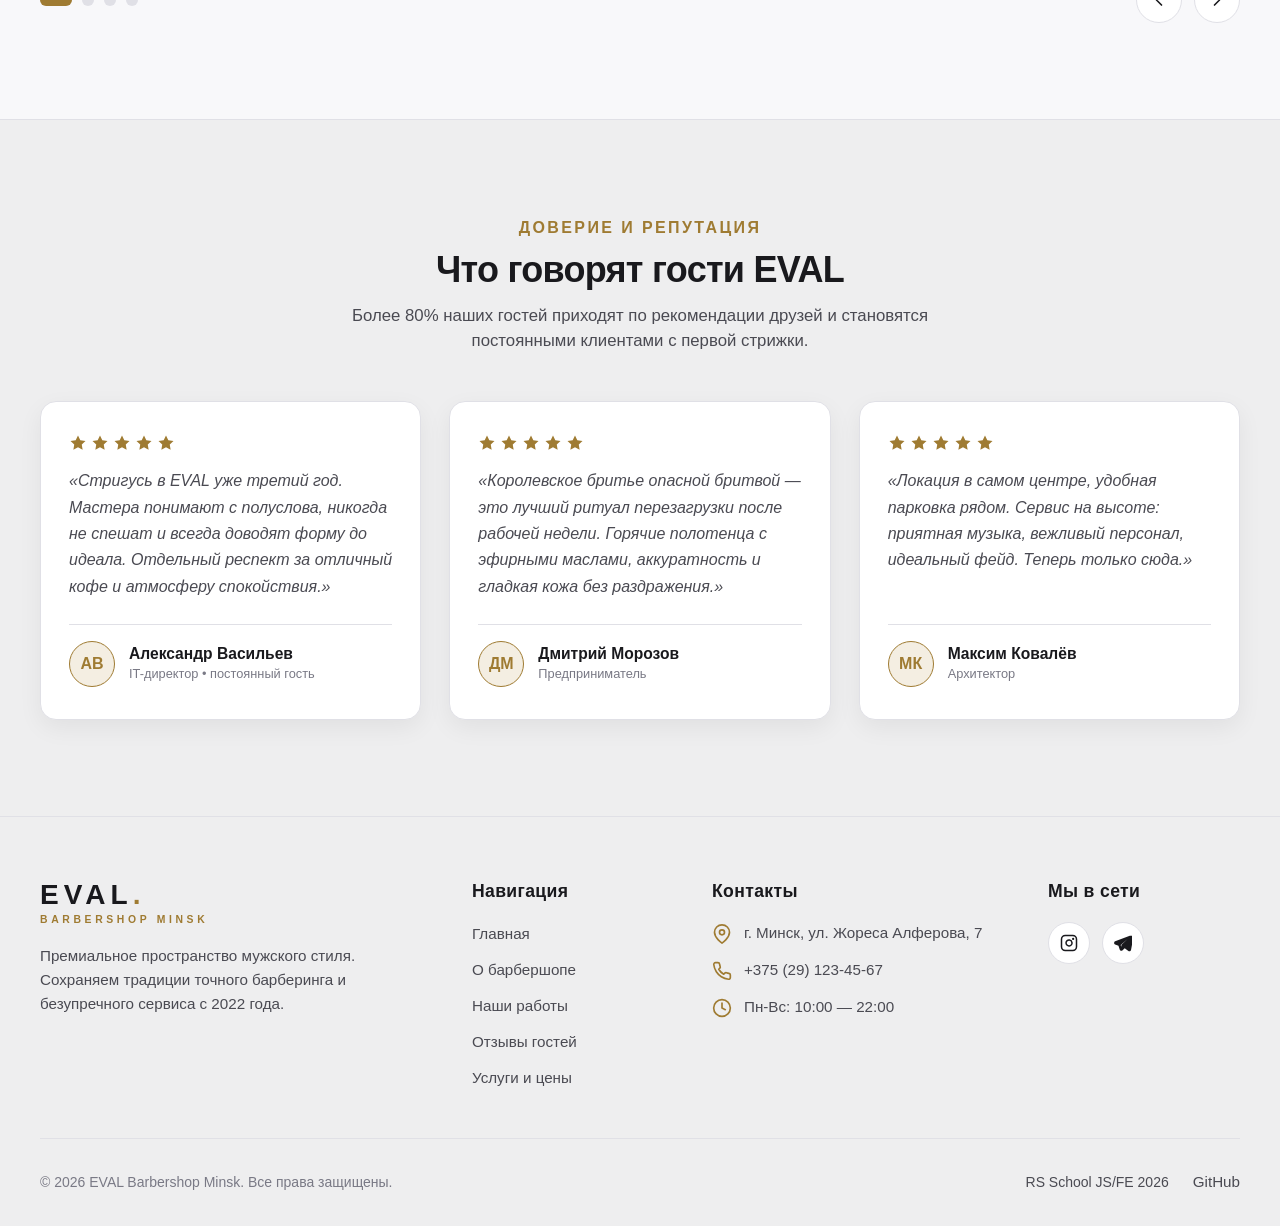
==== commit 155023b7: "feat: implement interactive burger menu with right-to-left slide, backdrop blur and floating header" ====
--- a/index.html
+++ b/index.html
@@ -1,4 +1,4 @@
-﻿<!DOCTYPE html>
+<!DOCTYPE html>
 <html lang="ru" data-theme="dark">
 
 <head>
@@ -65,6 +65,7 @@
       </div>
     </div>
   </header>
+  <div class="menu-overlay" aria-hidden="true"></div>
 
 
   <main id="main-content">
@@ -550,8 +551,11 @@
       </div>
     </div>
   </footer>
+  <script src="js/burger.js"></script>
 </body>
 
 </html>
 
 
+
+
--- a/css/style.css
+++ b/css/style.css
@@ -1,4 +1,4 @@
-﻿
+
 
 :root,
 :root[data-theme="dark"] {
@@ -57,14 +57,27 @@
 
 
 
+html {
+  scroll-behavior: smooth;
+  overflow-x: hidden;
+}
+
 body {
   font-family: 'Inter', -apple-system, BlinkMacSystemFont, 'Segoe UI', Roboto, Helvetica, Arial, sans-serif;
   background-color: var(--bg-primary);
   color: var(--text-primary);
   transition: background-color 0.3s ease, color 0.3s ease;
   overflow-x: hidden;
+  max-width: 100%;
+  padding-top: 80px;
   display: flex;
   flex-direction: column;
+}
+
+html.menu-open,
+body.menu-open {
+  overflow: hidden;
+  overflow-x: hidden;
 }
 
 
@@ -131,8 +144,10 @@
 
 
 .header {
-  position: sticky;
+  position: fixed;
   top: 0;
+  left: 0;
+  width: 100%;
   z-index: 1000;
   background-color: var(--header-blur-bg);
   backdrop-filter: blur(14px);
@@ -350,6 +365,10 @@
   background-color: var(--accent-gold);
 }
 
+.menu-overlay {
+  display: none;
+}
+
 .footer {
   background-color: var(--bg-secondary);
   border-top: 1px solid var(--border-color);
@@ -1318,11 +1337,85 @@
 }
 
 @media (max-width: 768px) {
+  body {
+    padding-top: 70px;
+  }
   .header-container {
     height: 70px;
   }
+    .burger-btn {
+    display: flex;
+  }
+  .burger-btn.active .burger-line:nth-child(1) {
+    transform: translateY(7px) rotate(45deg);
+  }
+  .burger-btn.active .burger-line:nth-child(2) {
+    opacity: 0;
+    transform: scaleX(0);
+  }
+  .burger-btn.active .burger-line:nth-child(3) {
+    transform: translateY(-7px) rotate(-45deg);
+  }
+  .menu-overlay {
+    display: block;
+    position: fixed;
+    top: 70px;
+    left: 0;
+    width: 100%;
+    height: calc(100vh - 70px);
+    background-color: rgba(0, 0, 0, 0.6);
+    backdrop-filter: blur(8px);
+    -webkit-backdrop-filter: blur(8px);
+    opacity: 0;
+    visibility: hidden;
+    transition: opacity 0.35s ease, visibility 0.35s ease;
+    z-index: 998;
+  }
+  .menu-overlay.is-active {
+    opacity: 1;
+    visibility: visible;
+  }
   .nav {
-    display: none;
+    display: flex;
+    position: fixed;
+    top: 70px;
+    right: 0;
+    left: auto;
+    width: 320px;
+    max-width: 85vw;
+    height: calc(100vh - 70px);
+    background-color: var(--header-blur-bg);
+    backdrop-filter: blur(20px);
+    -webkit-backdrop-filter: blur(20px);
+    flex-direction: column;
+    justify-content: flex-start;
+    align-items: center;
+    padding-top: 48px;
+    transform: translateX(100%);
+    opacity: 1;
+    visibility: hidden;
+    overflow-y: auto;
+    overflow-x: hidden;
+    -webkit-overflow-scrolling: touch;
+    transition: transform 0.35s cubic-bezier(0.16, 1, 0.3, 1), visibility 0.35s ease, box-shadow 0.35s ease;
+    z-index: 999;
+    border-left: 1px solid var(--border-color);
+    border-bottom: none;
+    box-shadow: none;
+  }
+  .nav.is-open {
+    transform: translateX(0);
+    visibility: visible;
+    box-shadow: -15px 0 35px rgba(0, 0, 0, 0.4);
+  }
+  .nav-list {
+    flex-direction: column;
+    align-items: center;
+    gap: 28px;
+  }
+  .nav-link {
+    font-size: 1.35rem;
+    font-weight: 600;
   }
   .burger-btn {
     display: flex;
@@ -1444,3 +1537,23 @@
 .btn-load-more:active {
   transform: translateY(0);
 }
+
+@media (max-width: 480px) {
+  body {
+    padding-top: 64px;
+  }
+  .header-container {
+    height: 64px;
+  }
+  .menu-overlay,
+  .nav {
+    top: 64px;
+    height: calc(100vh - 64px);
+  }
+  .nav {
+    width: 100%;
+    max-width: 100%;
+  }
+}
+
+
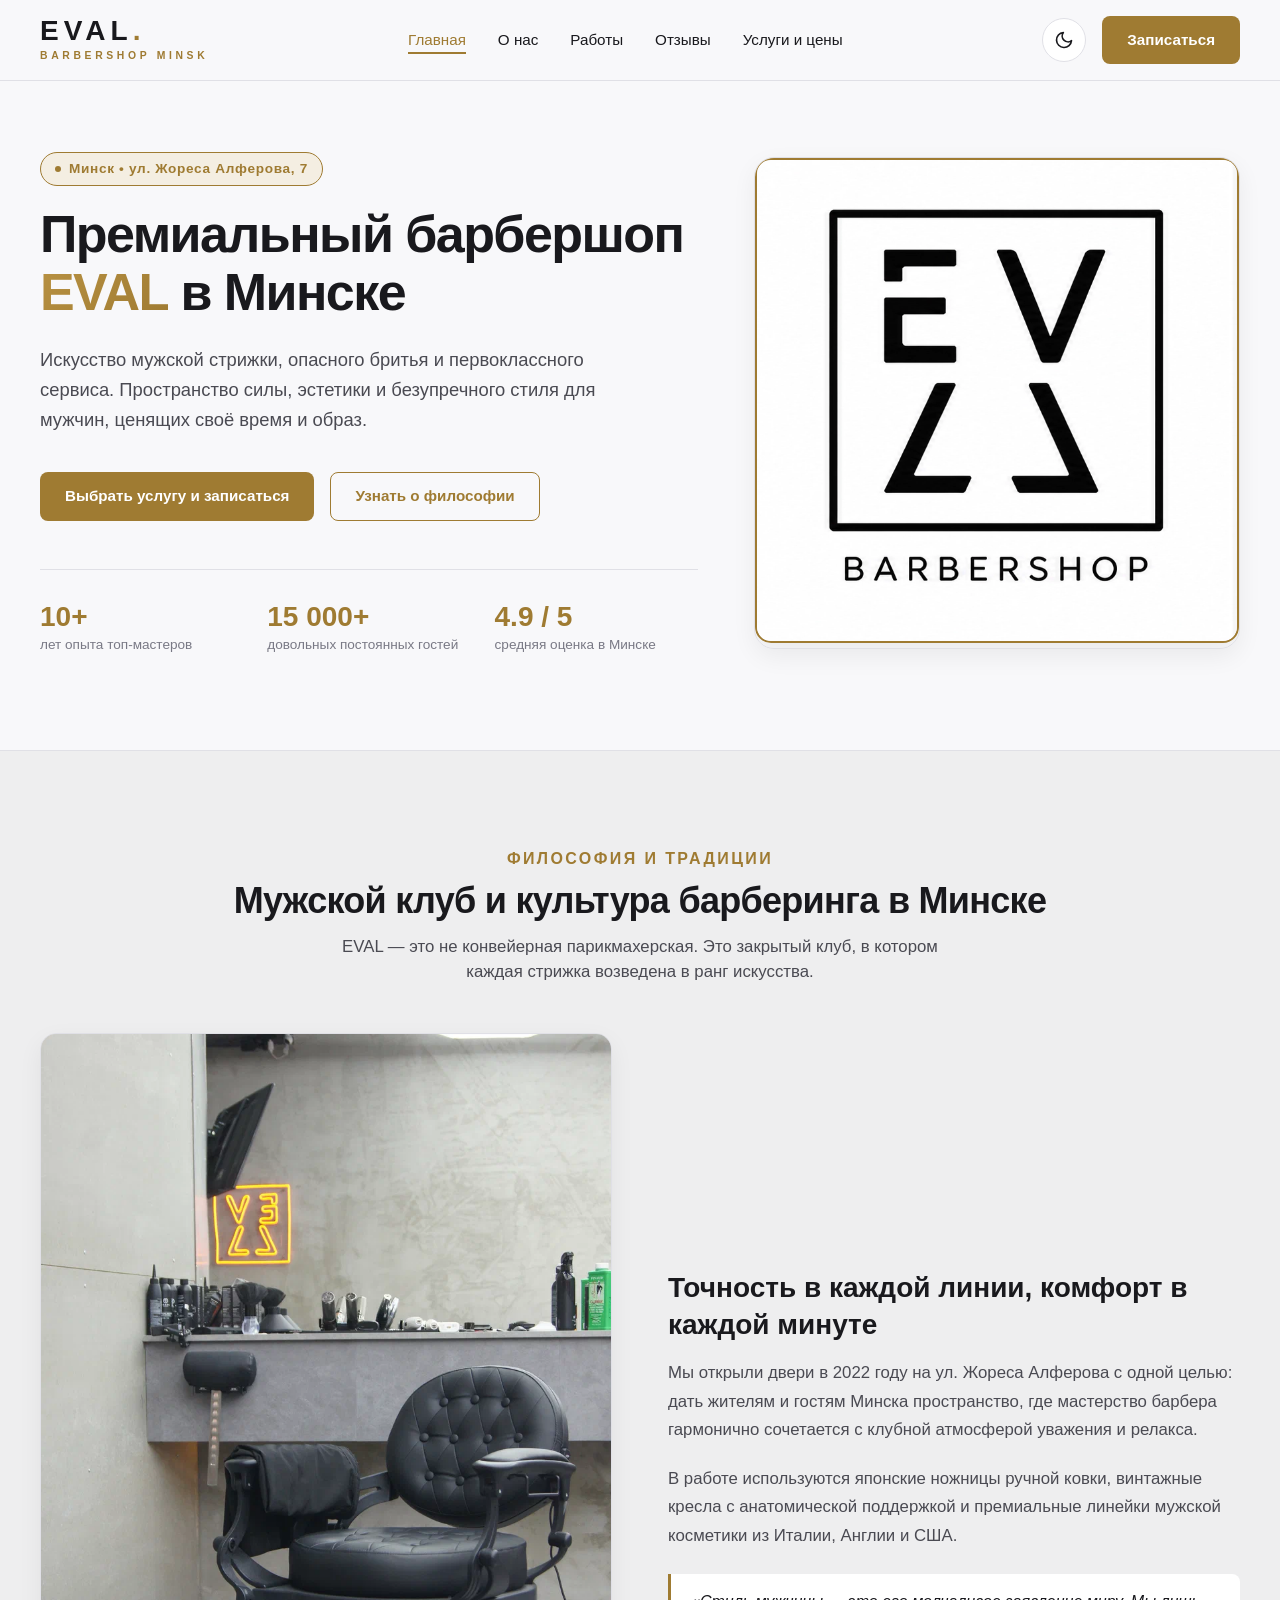
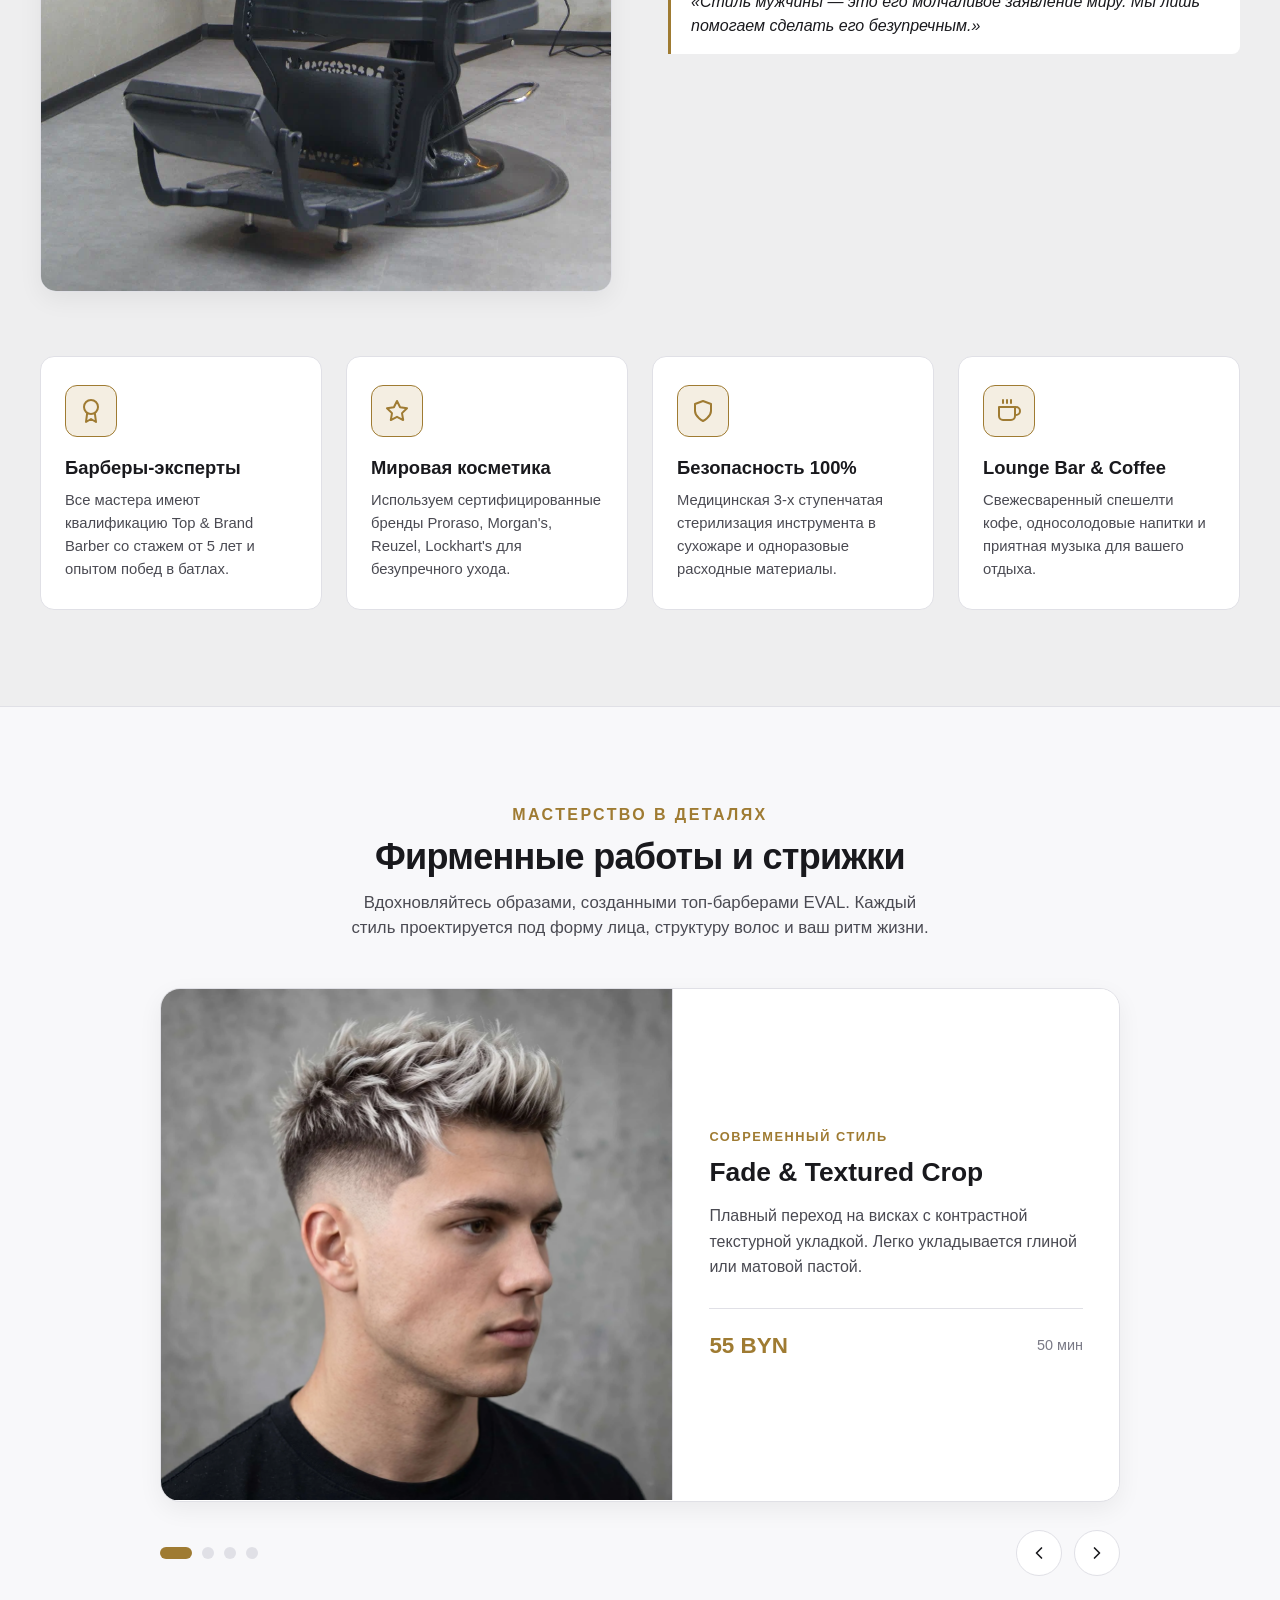
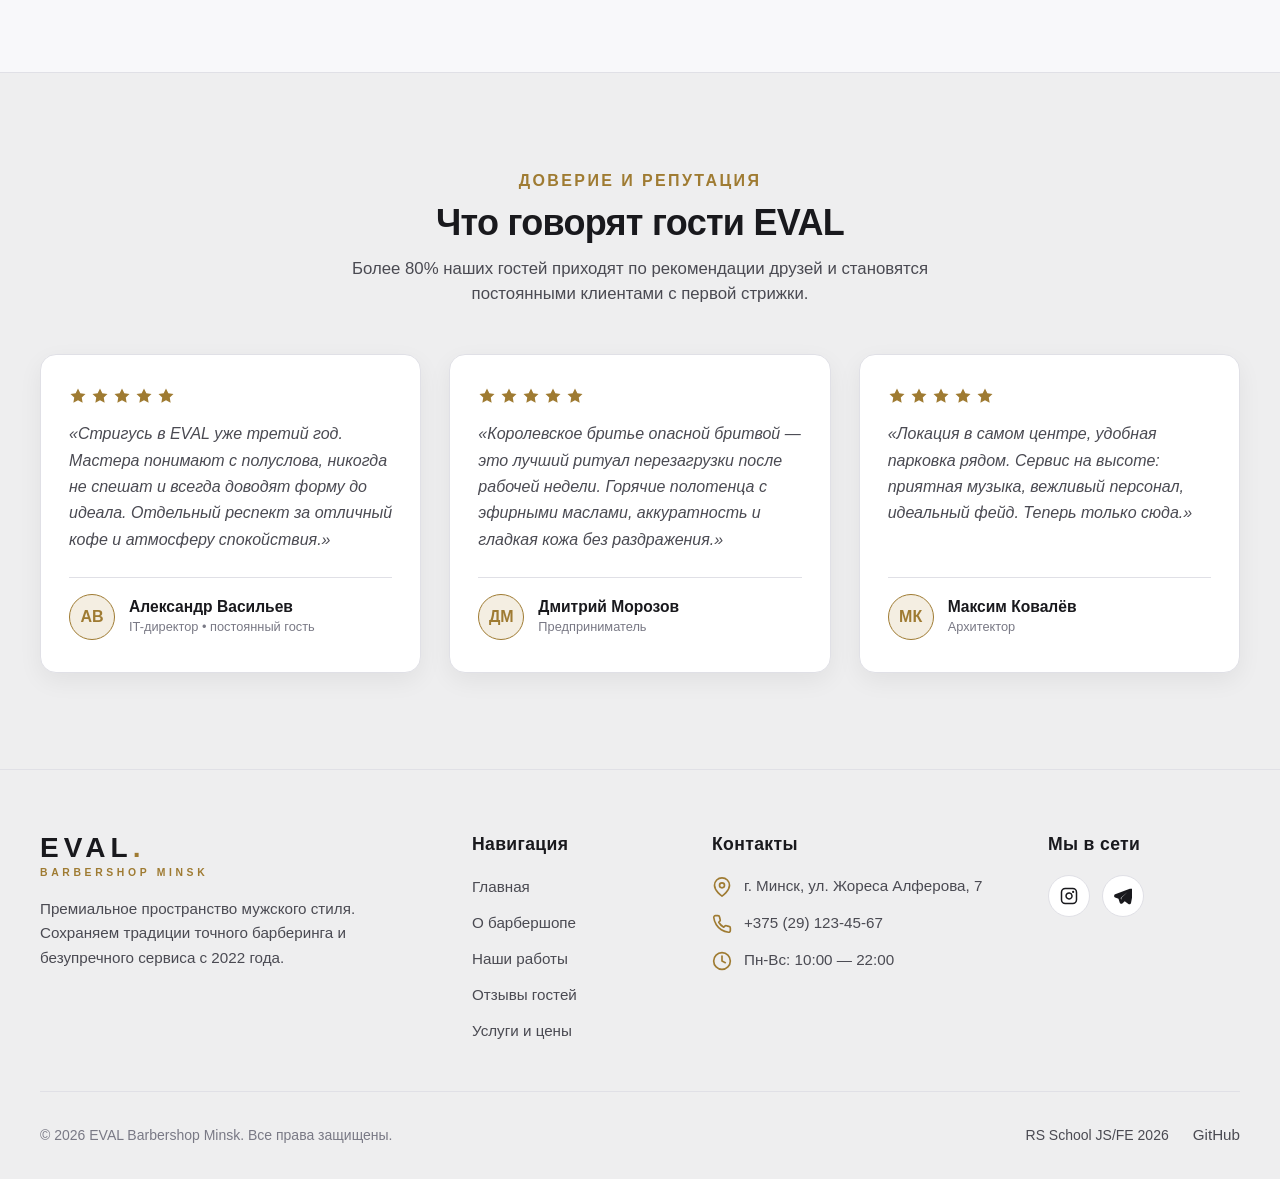
==== commit 8d8d4b71: "feat: implement infinite carousel slider for showcase section" ====
--- a/index.html
+++ b/index.html
@@ -292,10 +292,10 @@
 
           <div class="slider-controls">
             <div class="slider-dots" role="group" aria-label="Индикаторы слайдов">
-              <span class="slider-dot active" aria-current="true"></span>
-              <span class="slider-dot"></span>
-              <span class="slider-dot"></span>
-              <span class="slider-dot"></span>
+              <button class="slider-dot active" type="button" data-index="0" aria-label="Слайд 1" aria-current="true"></button>
+              <button class="slider-dot" type="button" data-index="1" aria-label="Слайд 2"></button>
+              <button class="slider-dot" type="button" data-index="2" aria-label="Слайд 3"></button>
+              <button class="slider-dot" type="button" data-index="3" aria-label="Слайд 4"></button>
             </div>
 
             <div class="slider-arrows">
@@ -552,6 +552,7 @@
     </div>
   </footer>
   <script src="js/burger.js"></script>
+  <script src="js/slider.js"></script>
 </body>
 
 </html>
--- a/css/style.css
+++ b/css/style.css
@@ -801,7 +801,8 @@
 
 .slider-container {
   position: relative;
-  margin-top: 36px;
+  max-width: 960px;
+  margin: 36px auto 0;
 }
 
 .slider-track-wrapper {
@@ -813,35 +814,34 @@
 }
 
 .slider-track {
+  display: flex;
+  flex-direction: row;
+  width: 100%;
+  transition: transform 0.45s cubic-bezier(0.25, 1, 0.5, 1);
+  will-change: transform;
+}
+
+.slide-card {
+  flex: 0 0 100%;
+  min-width: 100%;
+  max-width: 100%;
+  background-color: var(--bg-card);
+  overflow: hidden;
+  border: none;
+  border-radius: 0;
   display: grid;
-  grid-template-columns: repeat(4, 1fr);
-  gap: 24px;
-  padding: 32px;
-  transition: transform 0.4s ease;
-}
-
-.slide-card {
-  background-color: var(--bg-card);
-  border-radius: 16px;
-  overflow: hidden;
-  border: 1px solid var(--border-color);
-  transition: all 0.3s ease;
-  display: flex;
-  flex-direction: column;
-}
-
-.slide-card:hover {
-  transform: translateY(-6px);
-  border-color: var(--accent-gold);
-  box-shadow: var(--shadow-hover);
+  grid-template-columns: 1.15fr 1fr;
+  transition: background-color 0.3s ease;
 }
 
 .slide-image-wrapper {
   width: 100%;
-  aspect-ratio: 4 / 3;
+  height: 100%;
+  min-height: 400px;
   overflow: hidden;
   background-color: var(--bg-secondary);
-  border-bottom: 1px solid var(--border-color);
+  border-right: 1px solid var(--border-color);
+  border-bottom: none;
 }
 
 .slide-image-wrapper img {
@@ -852,59 +852,57 @@
 }
 
 .slide-card:hover .slide-image-wrapper img {
-  transform: scale(1.05);
+  transform: scale(1.04);
 }
 
 .slide-body {
-  padding: 24px;
+  padding: 40px 36px;
   display: flex;
   flex-direction: column;
-  flex-grow: 1;
+  justify-content: center;
 }
 
 .slide-category {
-  font-size: 0.75rem;
+  font-size: 0.8rem;
   font-weight: 700;
   text-transform: uppercase;
   color: var(--accent-gold);
-  letter-spacing: 0.1em;
-  margin-bottom: 8px;
+  letter-spacing: 0.12em;
+  margin-bottom: 10px;
 }
 
 .slide-title {
-  font-size: 1.25rem;
+  font-size: 1.65rem;
   font-weight: 700;
-  margin-bottom: 10px;
-  line-height: 1.3;
+  margin-bottom: 14px;
+  line-height: 1.25;
 }
 
 .slide-desc {
-  font-size: 0.925rem;
+  font-size: 1rem;
   color: var(--text-secondary);
-  line-height: 1.55;
-  margin-bottom: 20px;
-  flex-grow: 1;
+  line-height: 1.6;
+  margin-bottom: 28px;
 }
 
 .slide-footer {
   display: flex;
   align-items: center;
   justify-content: space-between;
-  padding-top: 16px;
+  padding-top: 20px;
   border-top: 1px solid var(--border-color);
 }
 
 .slide-price {
-  font-size: 1.25rem;
+  font-size: 1.4rem;
   font-weight: 800;
   color: var(--accent-gold);
 }
 
 .slide-duration {
-  font-size: 0.85rem;
+  font-size: 0.9rem;
   color: var(--text-muted);
 }
-
 
 .slider-controls {
   display: flex;
@@ -926,6 +924,8 @@
   background-color: var(--border-color);
   transition: all 0.3s ease;
   cursor: pointer;
+  border: none;
+  padding: 0;
 }
 
 .slider-dot.active {
@@ -1282,9 +1282,6 @@
   }
   .catalog-grid {
     grid-template-columns: repeat(3, 1fr);
-  }
-  .slider-track {
-    grid-template-columns: repeat(2, 1fr);
   }
 }
 
@@ -1441,8 +1438,20 @@
     grid-template-columns: repeat(2, 1fr);
     gap: 20px;
   }
-  .slider-track {
+  .slide-card {
     grid-template-columns: 1fr;
+  }
+  .slide-image-wrapper {
+    min-height: 260px;
+    max-height: 320px;
+    border-right: none;
+    border-bottom: 1px solid var(--border-color);
+  }
+  .slide-body {
+    padding: 28px 24px;
+  }
+  .slide-title {
+    font-size: 1.35rem;
   }
   .footer-grid {
     grid-template-columns: 1fr;
@@ -1481,6 +1490,13 @@
   }
   .catalog-grid {
     grid-template-columns: 1fr;
+  }
+  .slide-image-wrapper {
+    min-height: 220px;
+    max-height: 260px;
+  }
+  .slide-body {
+    padding: 20px 18px;
   }
   .category-tabs {
     border-radius: 20px;
